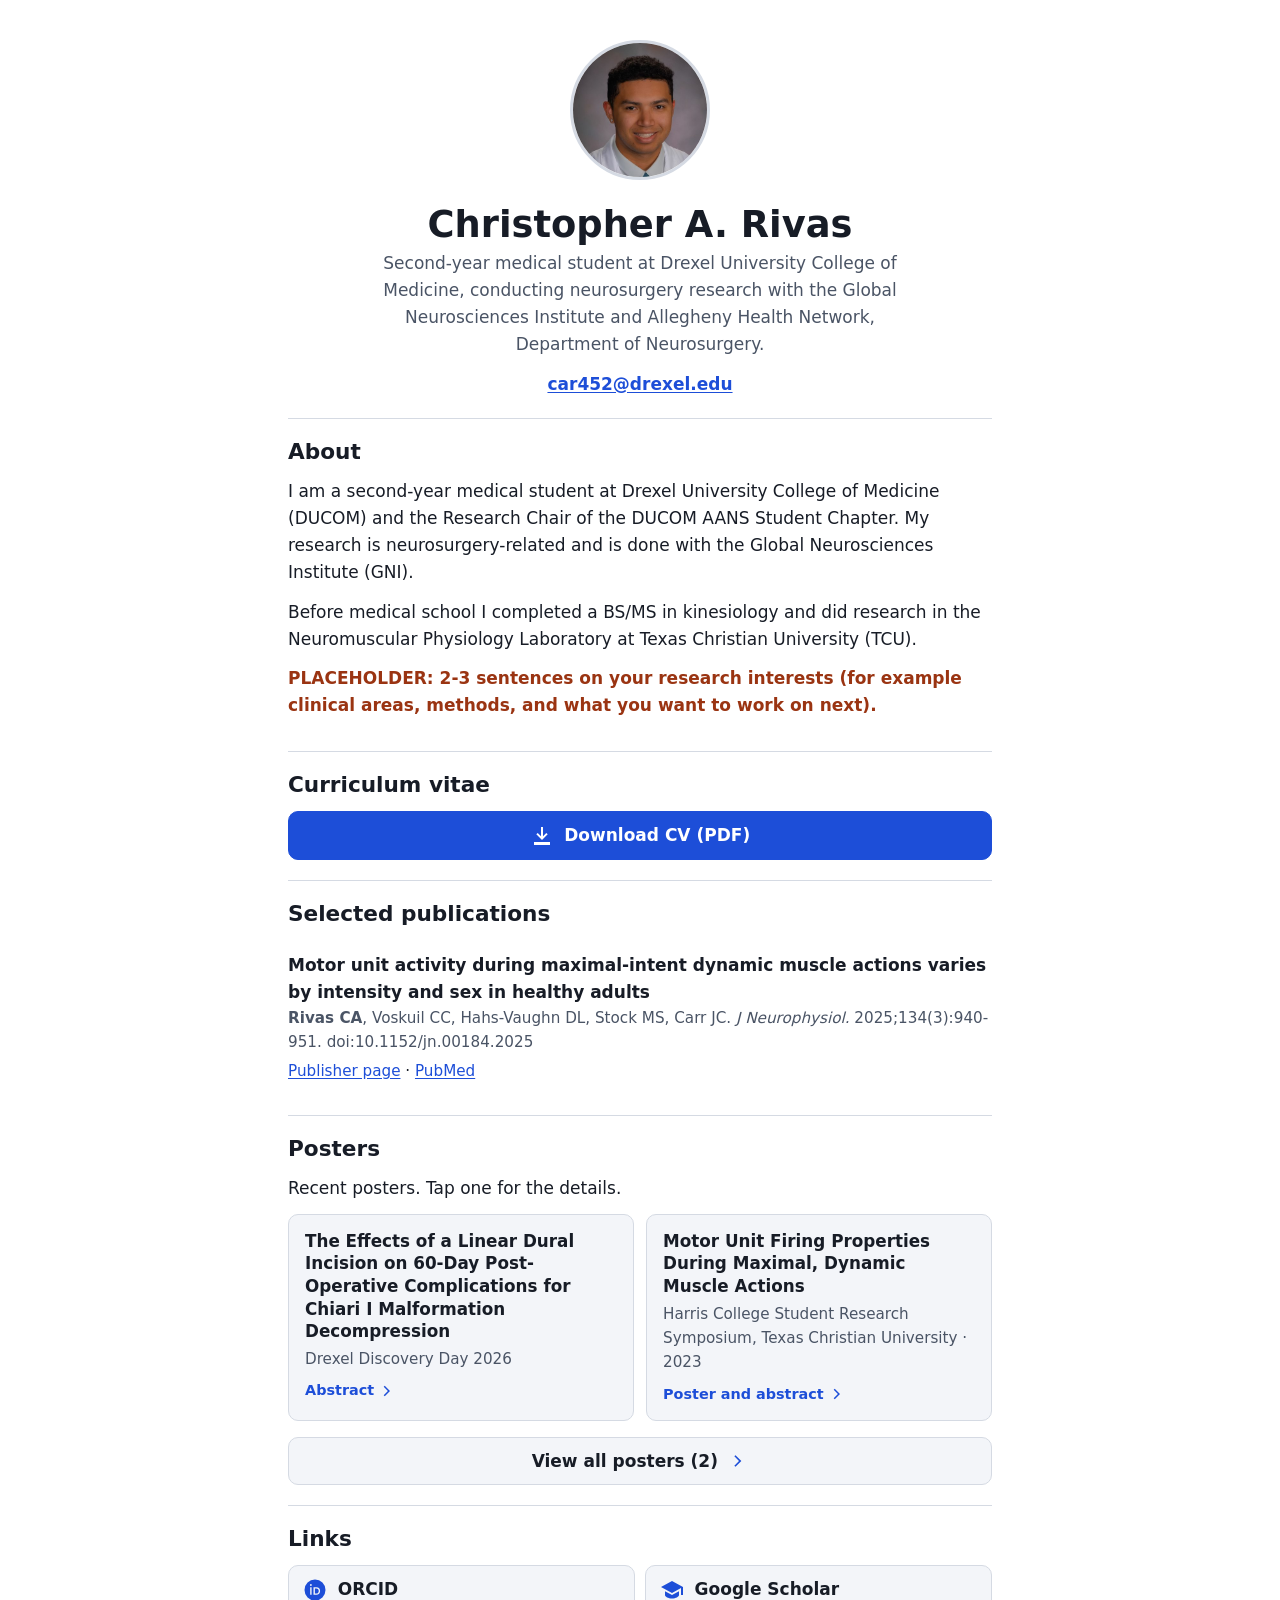
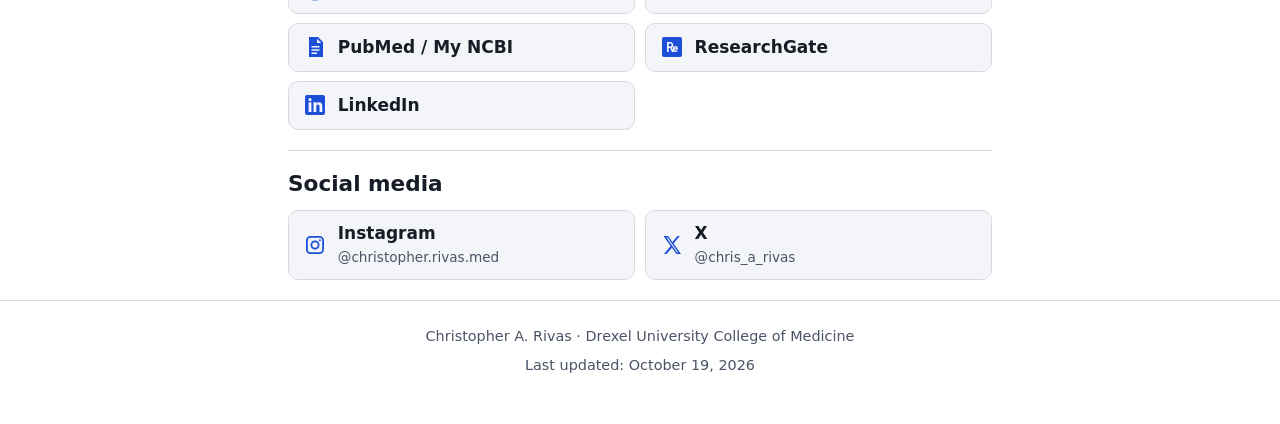
==== index.html @ 89262575 "Add comma before Department of Neurosurgery in header blurb Co-Authored-By: Claude Sonnet 5.5 <norep" ====
<!doctype html>
<html lang="en">
<head>
  <meta charset="utf-8">
  <meta name="viewport" content="width=device-width, initial-scale=1">
  <title>Christopher A. Rivas | Medical Student &amp; Neurosurgery Researcher</title>
  <meta name="description" content="Christopher A. Rivas, second-year medical student at Drexel University College of Medicine. Neurosurgery research with the Global Neurosciences Institute. Posters, publications and CV.">
  <meta name="color-scheme" content="light dark">
  <meta name="theme-color" content="#ffffff" media="(prefers-color-scheme: light)">
  <meta name="theme-color" content="#0f1420" media="(prefers-color-scheme: dark)">
  <link rel="canonical" href="https://christopherrivasmed.github.io/">
  <link rel="icon" href="assets/favicon.svg" type="image/svg+xml">

  <!-- Open Graph / link previews. og:image should be a PNG or JPG, ideally 1200x630. -->
  <meta property="og:type" content="website">
  <meta property="og:title" content="Christopher A. Rivas | Medical Student &amp; Neurosurgery Researcher">
  <meta property="og:description" content="Posters, publications and CV. Drexel University College of Medicine; Global Neurosciences Institute.">
  <meta property="og:url" content="https://christopherrivasmed.github.io/">
  <meta property="og:image" content="https://christopherrivasmed.github.io/assets/og-image.png">
  <meta property="og:image:width" content="1200">
  <meta property="og:image:height" content="630">
  <meta property="og:image:alt" content="Christopher A. Rivas, medical student and neurosurgery researcher">
  <meta name="twitter:card" content="summary_large_image">

  <link rel="stylesheet" href="css/style.css">

  <!--
    OPTIONAL ANALYTICS (GoatCounter, free and privacy-friendly). DISABLED by default.
    To enable: 1) sign up at https://www.goatcounter.com and pick a site code,
    2) replace YOURCODE below, 3) remove the comment markers around the script tag,
    4) to count poster scans, also set goatcounter_code in site.json and run scripts/build_posters.py
       (see README); that adds the counter to every poster page.
    To remove: delete this whole comment block.

    <script data-goatcounter="https://YOURCODE.goatcounter.com/count"
            async src="https://gc.zgo.at/count.js"></script>
  -->
</head>
<body>
  <a class="skip-link" href="#main">Skip to content</a>

  <header class="wrap hero">
    <img src="assets/photo.jpg" width="140" height="140" alt="Portrait of Christopher A. Rivas in a white coat and teal tie, smiling" fetchpriority="high">
    <h1>Christopher A. Rivas</h1>
    <p class="tagline">Second-year medical student at Drexel University College of Medicine, conducting neurosurgery research with the Global Neurosciences Institute and Allegheny Health Network, Department of Neurosurgery.</p>
    <p class="contact">
      <a href="mailto:car452@drexel.edu">car452@drexel.edu</a>
    </p>

  </header>

  <main id="main" class="wrap">

    <section id="about" aria-labelledby="about-h">
      <h2 id="about-h">About</h2>
      <p>I am a second-year medical student at Drexel University College of Medicine (DUCOM) and the Research Chair of the DUCOM AANS Student Chapter. My research is neurosurgery-related and is done with the Global Neurosciences Institute (GNI).</p>
      <p>Before medical school I completed a BS/MS in kinesiology and did research in the Neuromuscular Physiology Laboratory at Texas Christian University (TCU).</p>
      <p class="ph">PLACEHOLDER: 2-3 sentences on your research interests (for example clinical areas, methods, and what you want to work on next).</p>
    </section>

    <section id="cv" aria-labelledby="cv-h">
      <h2 id="cv-h">Curriculum vitae</h2>
      <!-- To swap the CV, replace cv/Rivas_CV.pdf with your file (same name). The link stays the same. -->
      <a class="btn btn-primary" href="cv/Rivas_CV.pdf" download>
        <svg viewBox="0 0 24 24" aria-hidden="true" focusable="false"><path d="M11 3h2v9.2l3.3-3.3 1.4 1.4L12 16.1l-5.7-5.8 1.4-1.4L11 12.2V3zM4 18h16v3H4v-3z"/></svg>
        Download CV (PDF)
      </a>
    </section>

    <section id="publications" aria-labelledby="pubs-h">
      <h2 id="pubs-h">Selected publications</h2>
      <ol class="pubs" reversed>
        <li id="pub-rivas-2025">
          <div class="pub-title">Motor unit activity during maximal-intent dynamic muscle actions varies by intensity and sex in healthy adults</div>
          <div class="pub-meta">
            <strong>Rivas CA</strong>, Voskuil CC, Hahs-Vaughn DL, Stock MS, Carr JC.
            <em>J Neurophysiol.</em> 2025;134(3):940-951.
            doi:10.1152/jn.00184.2025
          </div>
          <p class="pub-links">
            <a href="https://doi.org/10.1152/jn.00184.2025">Publisher page</a> &middot;
            <a href="https://pubmed.ncbi.nlm.nih.gov/40839392/">PubMed</a>
          </p>
        </li>
        <!-- To add another paper, copy the <li> above and give it a new id (for example pub-rivas-2026). -->
      </ol>
    </section>

    <section id="posters" aria-labelledby="posters-h">
      <h2 id="posters-h">Posters</h2>
      <p>Recent posters. Tap one for the details.</p>

      <!--
        Everything between the markers is GENERATED (the newest few posters and the "all posters" button).
        Do not edit it here. Add or change a poster in posters/<slug>/poster.json, then run:
        python scripts/build_posters.py        (how many show here: "home_poster_limit" in site.json)
      -->
      <!-- POSTERS:START (generated by scripts/build_posters.py; do not edit between the markers) -->
      <ul class="tile-list">
      <li data-search="The Effects of a Linear Dural Incision on 60-Day Post-Operative Complications for Chiari I Malformation Decompression Drexel Discovery Day 2026 2026 2026 Christopher A. Rivas and Erol Veznedaroglu Chiari malformation Chiari I CM1 decompression dural incision duraplasty neurosurgery Drexel Discovery Day chiari-ddd-2026">
        <a class="tile" href="p/chiari-ddd-2026/">
          <h3 class="tile-title">The Effects of a Linear Dural Incision on 60-Day Post-Operative Complications for Chiari I Malformation Decompression</h3>
          <p class="tile-meta">Drexel Discovery Day 2026</p>
          <p class="tile-cta">Abstract <svg viewBox="0 0 24 24" aria-hidden="true" focusable="false"><path d="M9 5l7 7-7 7-1.4-1.4L13.2 12 7.6 6.4 9 5z"/></svg></p>
        </a>
      </li>
      <li data-search="Motor Unit Firing Properties During Maximal, Dynamic Muscle Actions Harris College Student Research Symposium, Texas Christian University 2023 2023 Christopher A. Rivas, Caleb Voskuil, Monique Dudar, Alisa Soloveva, and Dr. Joshua C. Carr motor unit surface EMG EMG decomposition Precision Decomposition III PDIII bicep curl Henneman&#x27;s size principle neuromuscular physiology kinesiology TCU Harris College Student Research Symposium motor-unit-firing">
        <a class="tile" href="p/motor-unit-firing/">
          <h3 class="tile-title">Motor Unit Firing Properties During Maximal, Dynamic Muscle Actions</h3>
          <p class="tile-meta">Harris College Student Research Symposium, Texas Christian University &middot; 2023</p>
          <p class="tile-cta">Poster and abstract <svg viewBox="0 0 24 24" aria-hidden="true" focusable="false"><path d="M9 5l7 7-7 7-1.4-1.4L13.2 12 7.6 6.4 9 5z"/></svg></p>
        </a>
      </li>
      </ul>
      <p class="more"><a class="btn more-btn" href="posters/">View all posters (2) <svg viewBox="0 0 24 24" aria-hidden="true" focusable="false"><path d="M9 5l7 7-7 7-1.4-1.4L13.2 12 7.6 6.4 9 5z"/></svg></a></p>
      <!-- POSTERS:END -->
    </section>

    <section id="links" aria-labelledby="links-h">
      <h2 id="links-h">Links</h2>
      <ul class="btn-grid">
        <li>
          <a class="btn" href="https://orcid.org/0009-0006-3144-8555" rel="me noopener">
            <svg viewBox="0 0 24 24" aria-hidden="true" focusable="false"><path fill-rule="evenodd" d="M12 1.5a10.5 10.5 0 1 0 0 21 10.5 10.5 0 0 0 0-21zM7.9 6.1a.9.9 0 1 1 0 1.8.9.9 0 0 1 0-1.8zM7.2 9.2h1.4v7.6H7.2V9.2zm3.3 0h2.9c2.5 0 3.7 1.6 3.7 3.8s-1.4 3.8-3.7 3.8h-2.9V9.2zm1.4 1.2v5.2h1.4c1.7 0 2.4-1.1 2.4-2.6 0-1.4-.7-2.6-2.4-2.6h-1.4z"/></svg>
            ORCID
          </a>
        </li>
        <li>
          <a class="btn" href="https://scholar.google.com/citations?user=MPgsb2YAAAAJ" rel="me noopener">
            <svg viewBox="0 0 24 24" aria-hidden="true" focusable="false"><path d="M12 3 1 9l11 6 9-4.9V17h2V9L12 3zM5 13.2V17c0 1.7 3.1 3.5 7 3.5s7-1.8 7-3.5v-3.8l-7 3.8-7-3.8z"/></svg>
            Google Scholar
          </a>
        </li>
        <li>
          <a class="btn" href="https://www.ncbi.nlm.nih.gov/myncbi/christopher.rivas.2/bibliography/public/" rel="me noopener">
            <svg viewBox="0 0 24 24" aria-hidden="true" focusable="false"><path d="M6 2h9l5 5v15H6V2zm8 1.8V8h4.2L14 3.8zM8.5 11v1.6h8V11h-8zm0 3.2v1.6h8v-1.6h-8zm0 3.2V19h5.5v-1.6H8.5z"/></svg>
            PubMed / My NCBI
          </a>
        </li>
        <li>
          <a class="btn" href="https://www.researchgate.net/profile/Christopher-Rivas-2" rel="me noopener">
            <svg viewBox="0 0 24 24" aria-hidden="true" focusable="false"><path fill-rule="evenodd" d="M4 2h16a2 2 0 0 1 2 2v16a2 2 0 0 1-2 2H4a2 2 0 0 1-2-2V4a2 2 0 0 1 2-2zm3 5v10h1.7v-3.9h1.4l1.9 3.9h1.9l-2.2-4.1c1-.4 1.6-1.3 1.6-2.5 0-1.8-1.3-3.4-3.2-3.4H7zm1.7 1.5h1.5c.9 0 1.5.6 1.5 1.5s-.6 1.5-1.5 1.5H8.7V8.5zM15.3 11c-1.5 0-2.6 1.1-2.6 2.9s1.1 3.1 2.8 3.1c.9 0 1.6-.3 2.1-.9l-.9-1c-.3.3-.7.5-1.1.5-.7 0-1.2-.4-1.3-1.2h3.6v-.5c0-1.7-.9-2.9-2.6-2.9zm-.1 1.3c.5 0 .8.4.9.9h-1.8c.1-.6.4-.9.9-.9z"/></svg>
            ResearchGate
          </a>
        </li>
        <li>
          <a class="btn" href="https://www.linkedin.com/in/christopher-a-r-31bab919a/" rel="me noopener">
            <svg viewBox="0 0 24 24" aria-hidden="true" focusable="false"><path d="M4 2h16a2 2 0 0 1 2 2v16a2 2 0 0 1-2 2H4a2 2 0 0 1-2-2V4a2 2 0 0 1 2-2zm1.6 7.2V19h2.8V9.2H5.6zM7 5a1.6 1.6 0 1 0 0 3.2A1.6 1.6 0 0 0 7 5zm3.5 4.2V19h2.8v-5.2c0-1.4.6-2.2 1.7-2.2s1.5.8 1.5 2.1V19h2.8v-5.9c0-2.4-1.3-3.9-3.4-3.9-1.2 0-2.1.6-2.6 1.4V9.2h-2.8z"/></svg>
            LinkedIn
          </a>
        </li>
      </ul>
    </section>

    <section id="social" aria-labelledby="social-h">
      <h2 id="social-h">Social media</h2>
      <ul class="btn-grid">
        <li>
          <a class="btn" href="https://www.instagram.com/christopher.rivas.med/" rel="me noopener">
            <svg viewBox="0 0 24 24" aria-hidden="true" focusable="false"><path fill-rule="evenodd" d="M7.5 3h9A4.5 4.5 0 0 1 21 7.5v9a4.5 4.5 0 0 1-4.5 4.5h-9A4.5 4.5 0 0 1 3 16.5v-9A4.5 4.5 0 0 1 7.5 3zm0 1.8a2.7 2.7 0 0 0-2.7 2.7v9a2.7 2.7 0 0 0 2.7 2.7h9a2.7 2.7 0 0 0 2.7-2.7v-9a2.7 2.7 0 0 0-2.7-2.7h-9zM12 7.5a4.5 4.5 0 1 1 0 9 4.5 4.5 0 0 1 0-9zm0 1.8a2.7 2.7 0 1 0 0 5.4 2.7 2.7 0 0 0 0-5.4zm4.9-3.1a1.05 1.05 0 1 1 0 2.1 1.05 1.05 0 0 1 0-2.1z"/></svg>
            <span>Instagram <small>@christopher.rivas.med</small></span>
          </a>
        </li>
        <li>
          <a class="btn" href="https://x.com/chris_a_rivas" rel="me noopener">
            <svg viewBox="0 0 24 24" aria-hidden="true" focusable="false"><path fill-rule="evenodd" d="M3.5 3h4.6l4.3 6 5-6h2.4l-6.3 7.5L21 21h-4.6l-4.5-6.3L6.5 21H4l6.6-7.9L3.5 3zm3 1.6 10.4 14.8h1.2L7.7 4.6H6.5z"/></svg>
            <span>X <small>@chris_a_rivas</small></span>
          </a>
        </li>
      </ul>
    </section>

  </main>

  <footer>
    <div class="wrap">
      <p>Christopher A. Rivas &middot; Drexel University College of Medicine</p>
      <p>Last updated: <time datetime="2026-10-19">October 19, 2026</time></p>
    </div>
  </footer>

</body>
</html>
---- css/style.css ----
/* Christopher A. Rivas - academic landing page. Plain CSS, mobile-first, no build step. */

:root {
  color-scheme: light dark;
  --bg: #ffffff;
  --bg-soft: #f3f5f9;
  --text: #171c26;
  --muted: #4a5465;
  --line: #d5dae3;
  --accent: #1d4ed8;
  --accent-text: #ffffff;
  --placeholder: #9a3412;
  --radius: 10px;
  --max: 46rem;
}

@media (prefers-color-scheme: dark) {
  :root {
    --bg: #0f1420;
    --bg-soft: #182033;
    --text: #e8ecf4;
    --muted: #b0b9ca;
    --line: #2d3750;
    --accent: #8ab4ff;
    --accent-text: #0b1020;
    --placeholder: #fdba74;
  }
}

*, *::before, *::after { box-sizing: border-box; }
[hidden] { display: none !important; }

html { -webkit-text-size-adjust: 100%; scroll-behavior: smooth; }

body {
  margin: 0;
  background: var(--bg);
  color: var(--text);
  font: 1.0625rem/1.6 system-ui, -apple-system, "Segoe UI", Roboto, "Helvetica Neue", Arial, sans-serif;
}

a { color: var(--accent); text-underline-offset: 2px; }
a:focus-visible, button:focus-visible, input:focus-visible { outline: 3px solid var(--accent); outline-offset: 2px; border-radius: 4px; }

.skip-link {
  position: absolute; left: 0.5rem; top: -4rem;
  background: var(--accent); color: var(--accent-text);
  padding: 0.5rem 0.75rem; border-radius: 6px; z-index: 10;
}
.skip-link:focus { top: 0.5rem; }

.wrap { max-width: var(--max); margin: 0 auto; padding: 0 1rem; }

/* ---------- Header / hero ---------- */
.hero { padding-top: 1.75rem; padding-bottom: 1.25rem; text-align: center; }  /* side padding comes from .wrap */
.hero img {
  width: 140px; height: 140px; border-radius: 50%;
  object-fit: cover; background: var(--bg-soft);
  border: 3px solid var(--line);
}
.hero h1 { margin: 0.9rem 0 0.2rem; font-size: 1.9rem; line-height: 1.2; }
.tagline { margin: 0 auto; max-width: 34rem; color: var(--muted); }
.contact { margin: 0.75rem 0 0; }
.contact a { font-weight: 600; }

/* ---------- Sections ---------- */
section { padding: 1.25rem 0; border-top: 1px solid var(--line); }
section h2 { margin: 0 0 0.75rem; font-size: 1.35rem; line-height: 1.25; }
section p { margin: 0 0 0.75rem; }

/* ---------- Buttons ---------- */
.btn-grid { display: grid; grid-template-columns: 1fr; gap: 0.6rem; margin: 0; padding: 0; list-style: none; }
.btn {
  display: flex; align-items: center; gap: 0.65rem;
  min-height: 48px; padding: 0.6rem 0.9rem;
  border: 1px solid var(--line); border-radius: var(--radius);
  background: var(--bg-soft); color: var(--text);
  text-decoration: none; font-weight: 600;
}
.btn:hover { border-color: var(--accent); }
.btn svg { width: 24px; height: 24px; flex: none; fill: currentColor; color: var(--accent); }
.btn small { display: block; font-weight: 400; font-size: 0.85rem; color: var(--muted); overflow-wrap: anywhere; }
.btn-primary { background: var(--accent); border-color: var(--accent); color: var(--accent-text); justify-content: center; }
.btn-primary svg { color: var(--accent-text); }
.btn-primary:hover { filter: brightness(1.08); }

@media (min-width: 30rem) {
  .btn-grid { grid-template-columns: 1fr 1fr; }
}

/* ---------- Publications ---------- */
.pubs { margin: 0; padding: 0; list-style: none; }
.pubs li { padding: 0.75rem 0; border-bottom: 1px solid var(--line); }
.pubs li:last-child { border-bottom: 0; }
.pub-title { font-weight: 600; }
.pub-meta { color: var(--muted); font-size: 0.95rem; }
.pub-links { margin: 0.25rem 0 0; font-size: 0.95rem; }

/* ---------- Poster search and tiles (home page) ---------- */
.poster-search { margin: 0 0 0.5rem; }
.poster-search input {
  width: 100%; min-height: 48px; padding: 0.6rem 0.9rem;
  font: inherit; color: var(--text); background: var(--bg);
  border: 1px solid var(--line); border-radius: var(--radius);
}
.poster-search input:focus { border-color: var(--accent); }
.poster-count { margin: 0 0 0.75rem; color: var(--muted); font-size: 0.9rem; }
.poster-empty { color: var(--muted); }

.tile-list { margin: 0; padding: 0; list-style: none; display: grid; grid-template-columns: 1fr; gap: 0.75rem; }
.tile {
  display: block; height: 100%; padding: 0.9rem 1rem;
  border: 1px solid var(--line); border-radius: var(--radius);
  background: var(--bg-soft); color: var(--text); text-decoration: none;
}
.tile:hover, .tile:focus-visible { border-color: var(--accent); }
.tile-title { margin: 0 0 0.25rem; font-size: 1.05rem; line-height: 1.35; }
.tile-meta { margin: 0 0 0.5rem; color: var(--muted); font-size: 0.95rem; }
.tile-cta { display: flex; align-items: center; gap: 0.25rem; margin: 0; color: var(--accent); font-size: 0.9rem; font-weight: 600; }
.tile-cta svg { width: 18px; height: 18px; fill: currentColor; }

@media (min-width: 40rem) {
  .tile-list { grid-template-columns: 1fr 1fr; }
}

/* ---------- Poster page (p/<slug>/) ---------- */
.poster-top { padding-top: 0.5rem; }
.back {
  display: inline-flex; align-items: center; gap: 0.4rem; min-height: 44px;
  font-weight: 600; text-decoration: none;
}
.back svg { width: 20px; height: 20px; fill: currentColor; }
.poster-page h1 { margin: 0.25rem 0 0.5rem; font-size: 1.6rem; line-height: 1.25; }
.poster-page .conf { margin: 0 0 0.25rem; font-size: 1.1rem; }
.poster-page .authors { margin: 0 0 0.25rem; color: var(--text); font-weight: 600; }
.poster-page .affiliation { margin: 0 0 1rem; color: var(--muted); font-size: 0.95rem; }
.poster-page .actions { margin: 1rem 0 1.25rem; }
.poster-preview img { display: block; width: 100%; height: auto; margin: 0 0 1.25rem; border: 1px solid var(--line); border-radius: var(--radius); }
.refs { margin: 0; padding-left: 1.5rem; }
.refs li { margin: 0 0 0.65rem; font-size: 0.97rem; overflow-wrap: anywhere; }

/* ---------- Placeholders (find them all with: python scripts/check_site.py) ---------- */
.ph { color: var(--placeholder); font-weight: 600; }

/* ---------- Footer ---------- */
footer { padding: 1.5rem 0 2.5rem; border-top: 1px solid var(--line); color: var(--muted); font-size: 0.9rem; text-align: center; }
footer p { margin: 0 0 0.4rem; }

@media (prefers-reduced-motion: reduce) { html { scroll-behavior: auto; } }
@media (min-width: 40rem) {
  .hero { padding-top: 2.5rem; }
  .hero h1 { font-size: 2.3rem; }
  .poster-page h1 { font-size: 2rem; }
}

.sr-only { position: absolute; width: 1px; height: 1px; margin: -1px; padding: 0; overflow: hidden; clip: rect(0 0 0 0); white-space: nowrap; border: 0; }

/* "View all posters" button under the home-page poster list */
.more { margin: 1rem 0 0; }
.more-btn { justify-content: center; }
.more-btn svg { width: 20px; height: 20px; }
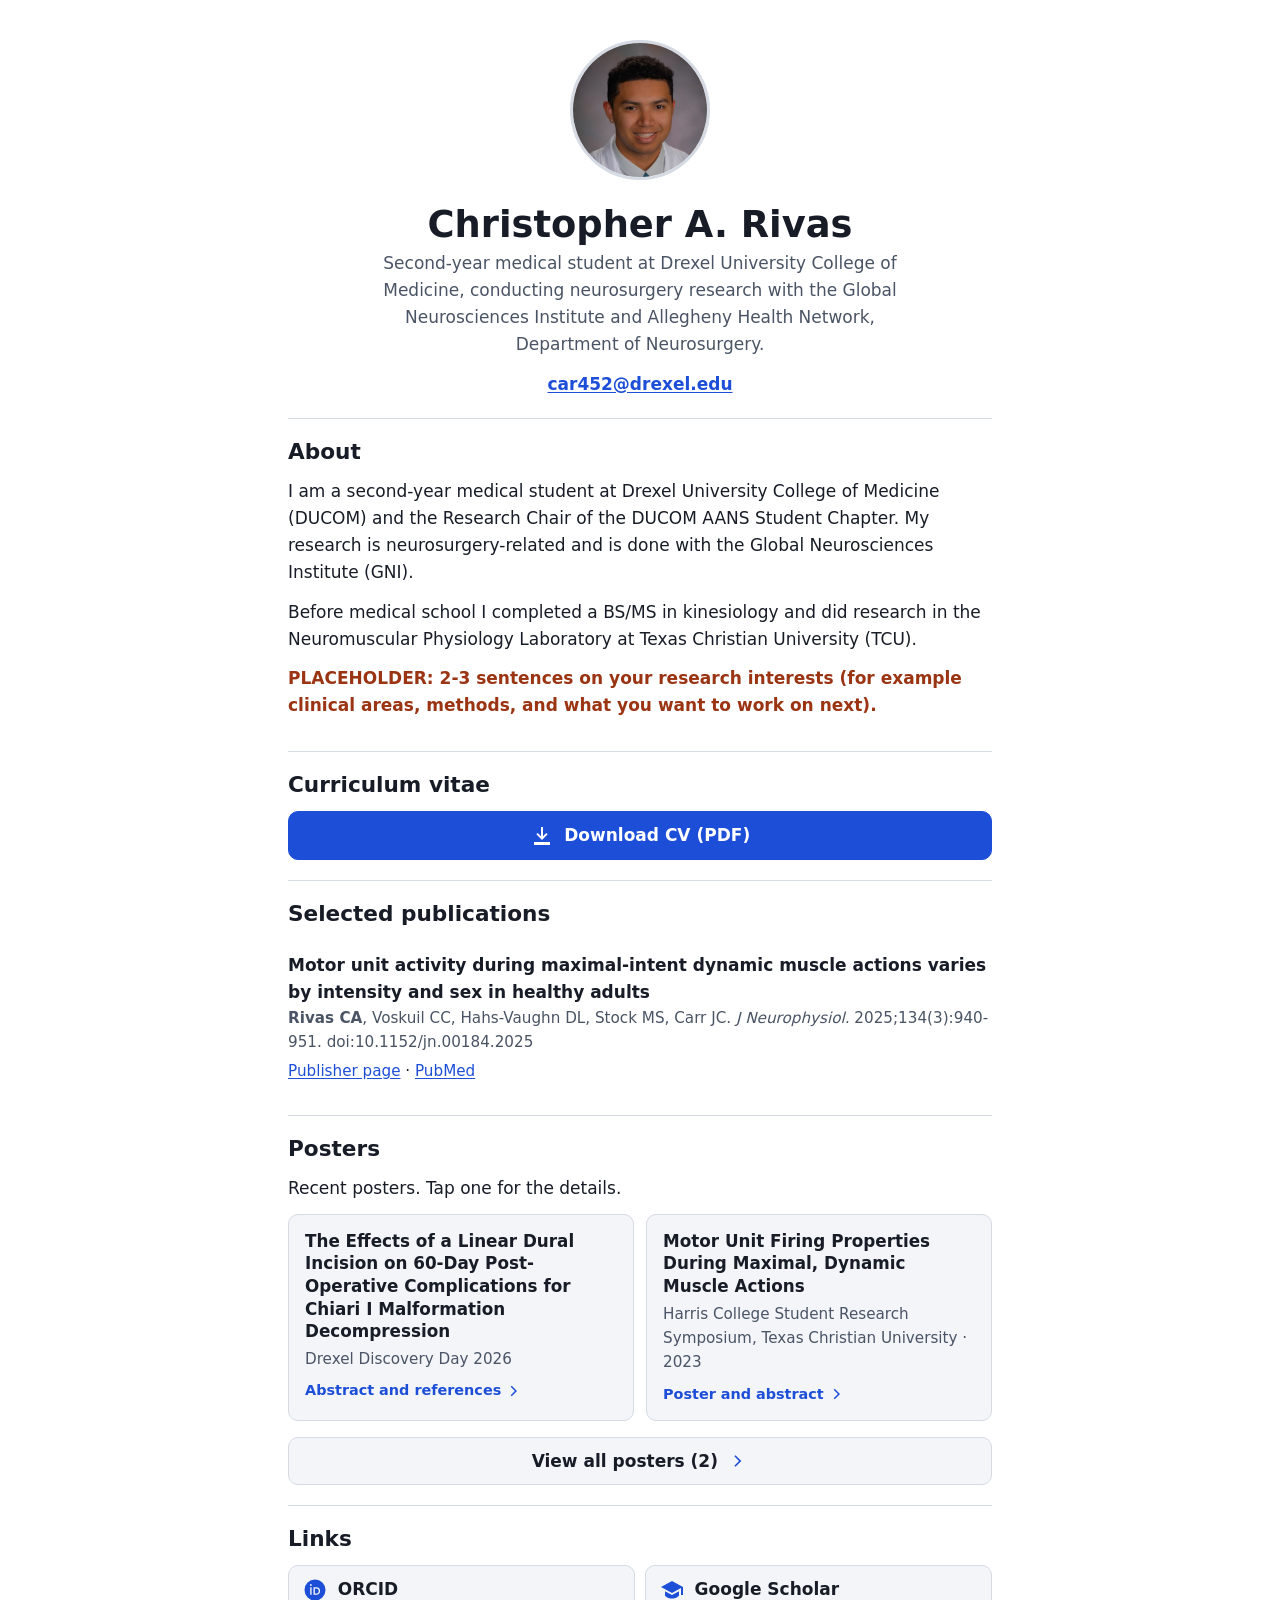
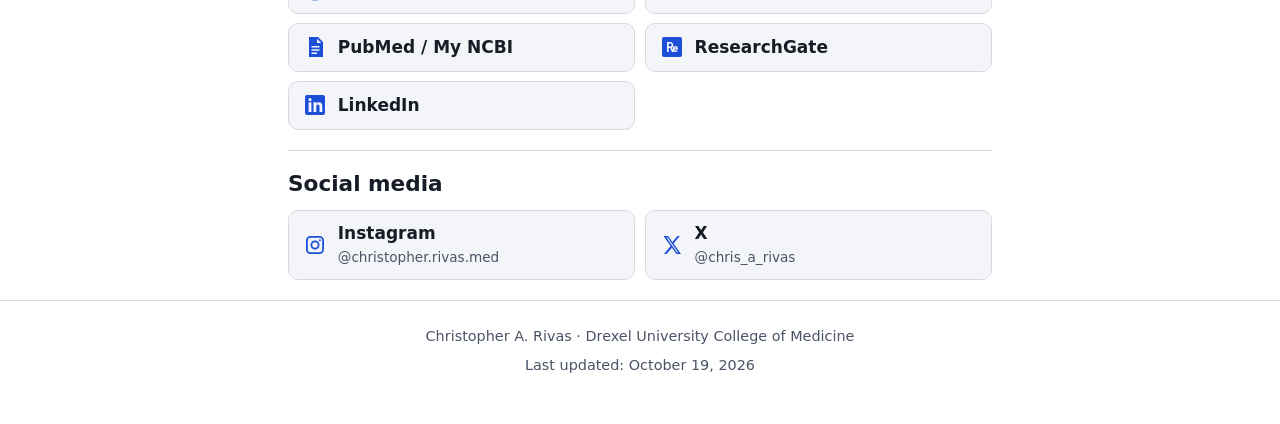
==== commit 5d976365: "Add AMA-style references to the Chiari poster; support italics in references Co-Authored-By: Claude " ====
--- a/index.html
+++ b/index.html
@@ -101,7 +101,7 @@
         <a class="tile" href="p/chiari-ddd-2026/">
           <h3 class="tile-title">The Effects of a Linear Dural Incision on 60-Day Post-Operative Complications for Chiari I Malformation Decompression</h3>
           <p class="tile-meta">Drexel Discovery Day 2026</p>
-          <p class="tile-cta">Abstract <svg viewBox="0 0 24 24" aria-hidden="true" focusable="false"><path d="M9 5l7 7-7 7-1.4-1.4L13.2 12 7.6 6.4 9 5z"/></svg></p>
+          <p class="tile-cta">Abstract and references <svg viewBox="0 0 24 24" aria-hidden="true" focusable="false"><path d="M9 5l7 7-7 7-1.4-1.4L13.2 12 7.6 6.4 9 5z"/></svg></p>
         </a>
       </li>
       <li data-search="Motor Unit Firing Properties During Maximal, Dynamic Muscle Actions Harris College Student Research Symposium, Texas Christian University 2023 2023 Christopher A. Rivas, Caleb Voskuil, Monique Dudar, Alisa Soloveva, and Dr. Joshua C. Carr motor unit surface EMG EMG decomposition Precision Decomposition III PDIII bicep curl Henneman&#x27;s size principle neuromuscular physiology kinesiology TCU Harris College Student Research Symposium motor-unit-firing">
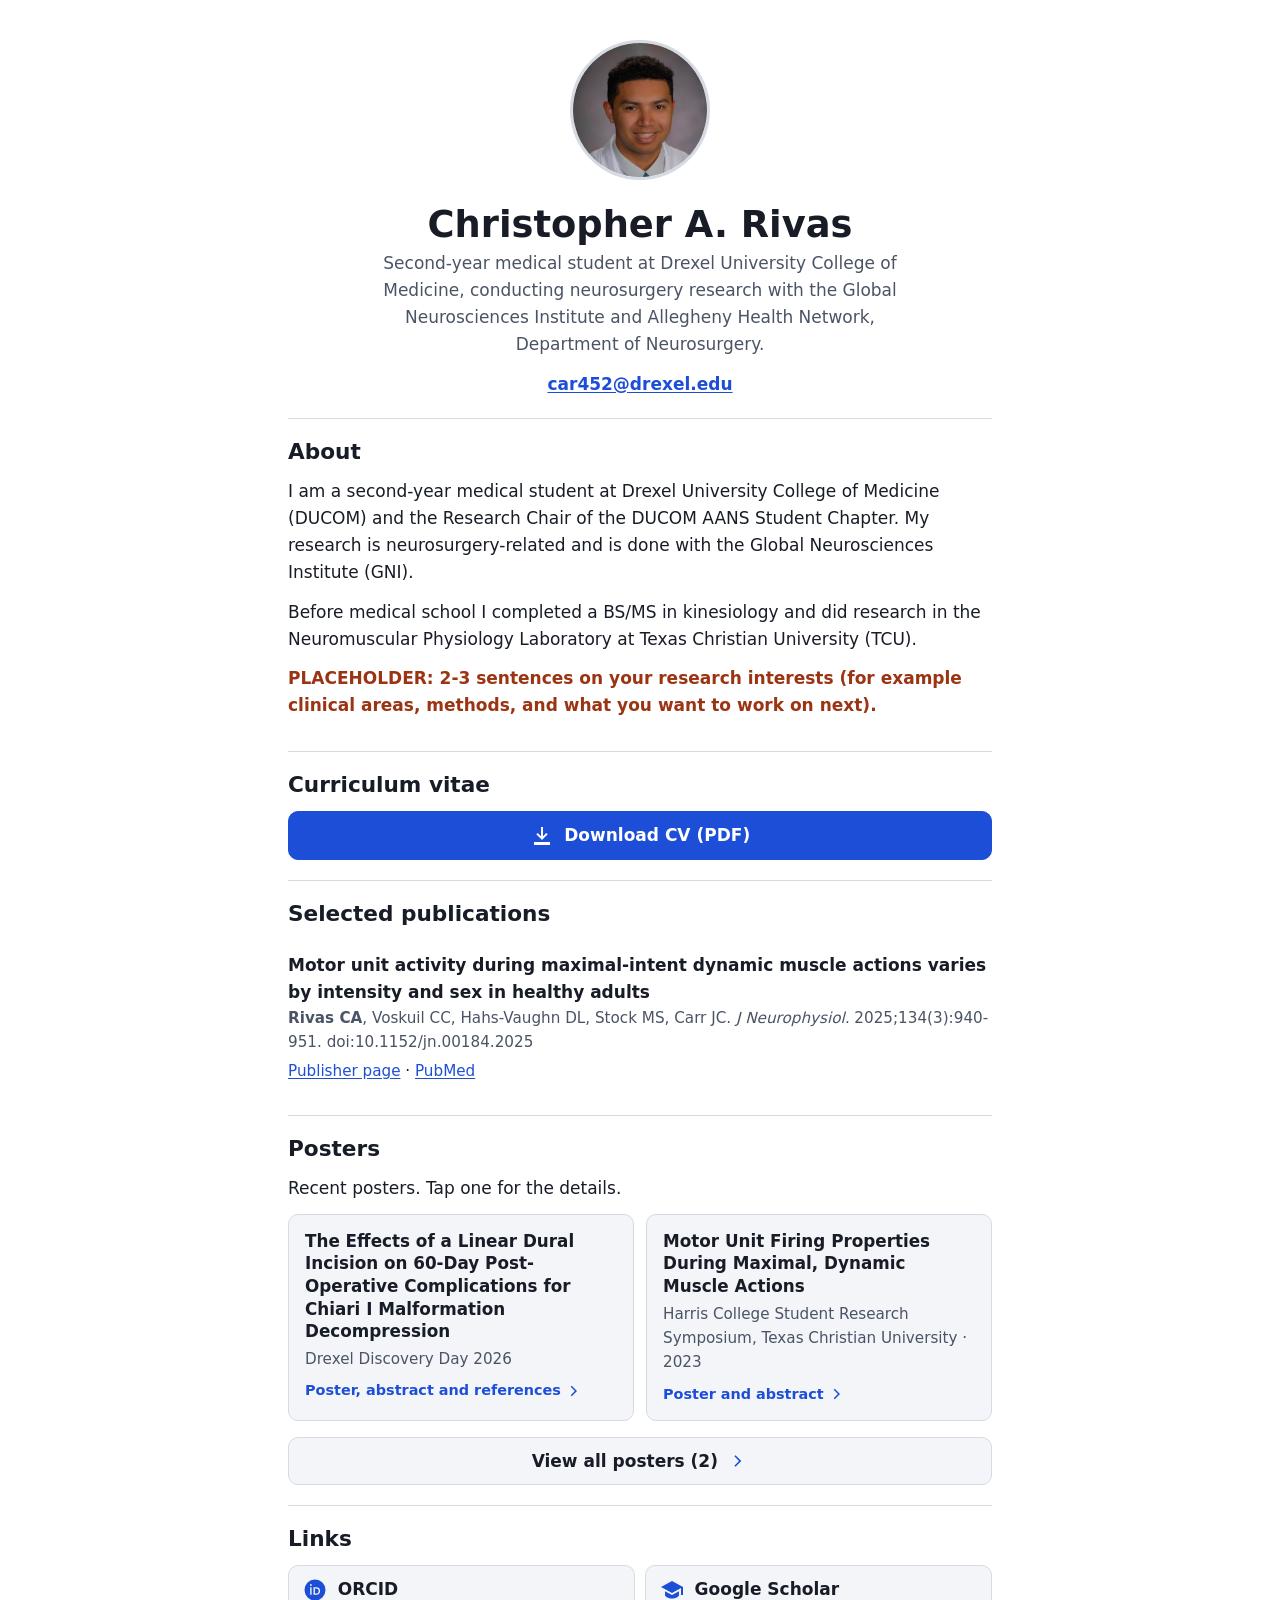
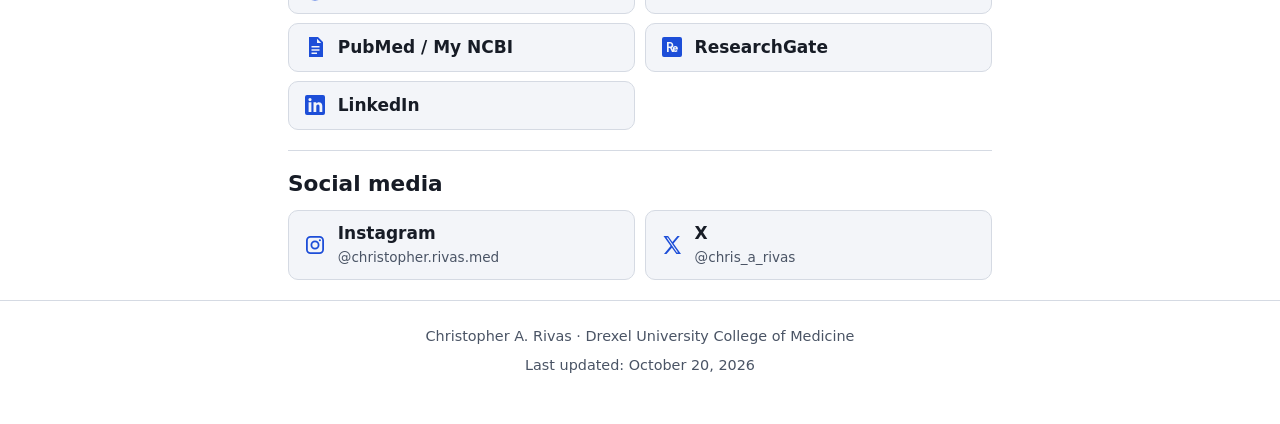
==== commit 8c2976a7: "Add Chiari poster PDF (v3) and preview; add --site QR option Co-Authored-By: Claude Sonnet 5.5 <nore" ====
--- a/index.html
+++ b/index.html
@@ -101,7 +101,7 @@
         <a class="tile" href="p/chiari-ddd-2026/">
           <h3 class="tile-title">The Effects of a Linear Dural Incision on 60-Day Post-Operative Complications for Chiari I Malformation Decompression</h3>
           <p class="tile-meta">Drexel Discovery Day 2026</p>
-          <p class="tile-cta">Abstract and references <svg viewBox="0 0 24 24" aria-hidden="true" focusable="false"><path d="M9 5l7 7-7 7-1.4-1.4L13.2 12 7.6 6.4 9 5z"/></svg></p>
+          <p class="tile-cta">Poster, abstract and references <svg viewBox="0 0 24 24" aria-hidden="true" focusable="false"><path d="M9 5l7 7-7 7-1.4-1.4L13.2 12 7.6 6.4 9 5z"/></svg></p>
         </a>
       </li>
       <li data-search="Motor Unit Firing Properties During Maximal, Dynamic Muscle Actions Harris College Student Research Symposium, Texas Christian University 2023 2023 Christopher A. Rivas, Caleb Voskuil, Monique Dudar, Alisa Soloveva, and Dr. Joshua C. Carr motor unit surface EMG EMG decomposition Precision Decomposition III PDIII bicep curl Henneman&#x27;s size principle neuromuscular physiology kinesiology TCU Harris College Student Research Symposium motor-unit-firing">
@@ -175,7 +175,7 @@
   <footer>
     <div class="wrap">
       <p>Christopher A. Rivas &middot; Drexel University College of Medicine</p>
-      <p>Last updated: <time datetime="2026-10-19">October 19, 2026</time></p>
+      <p>Last updated: <time datetime="2026-10-20">October 20, 2026</time></p>
     </div>
   </footer>
 
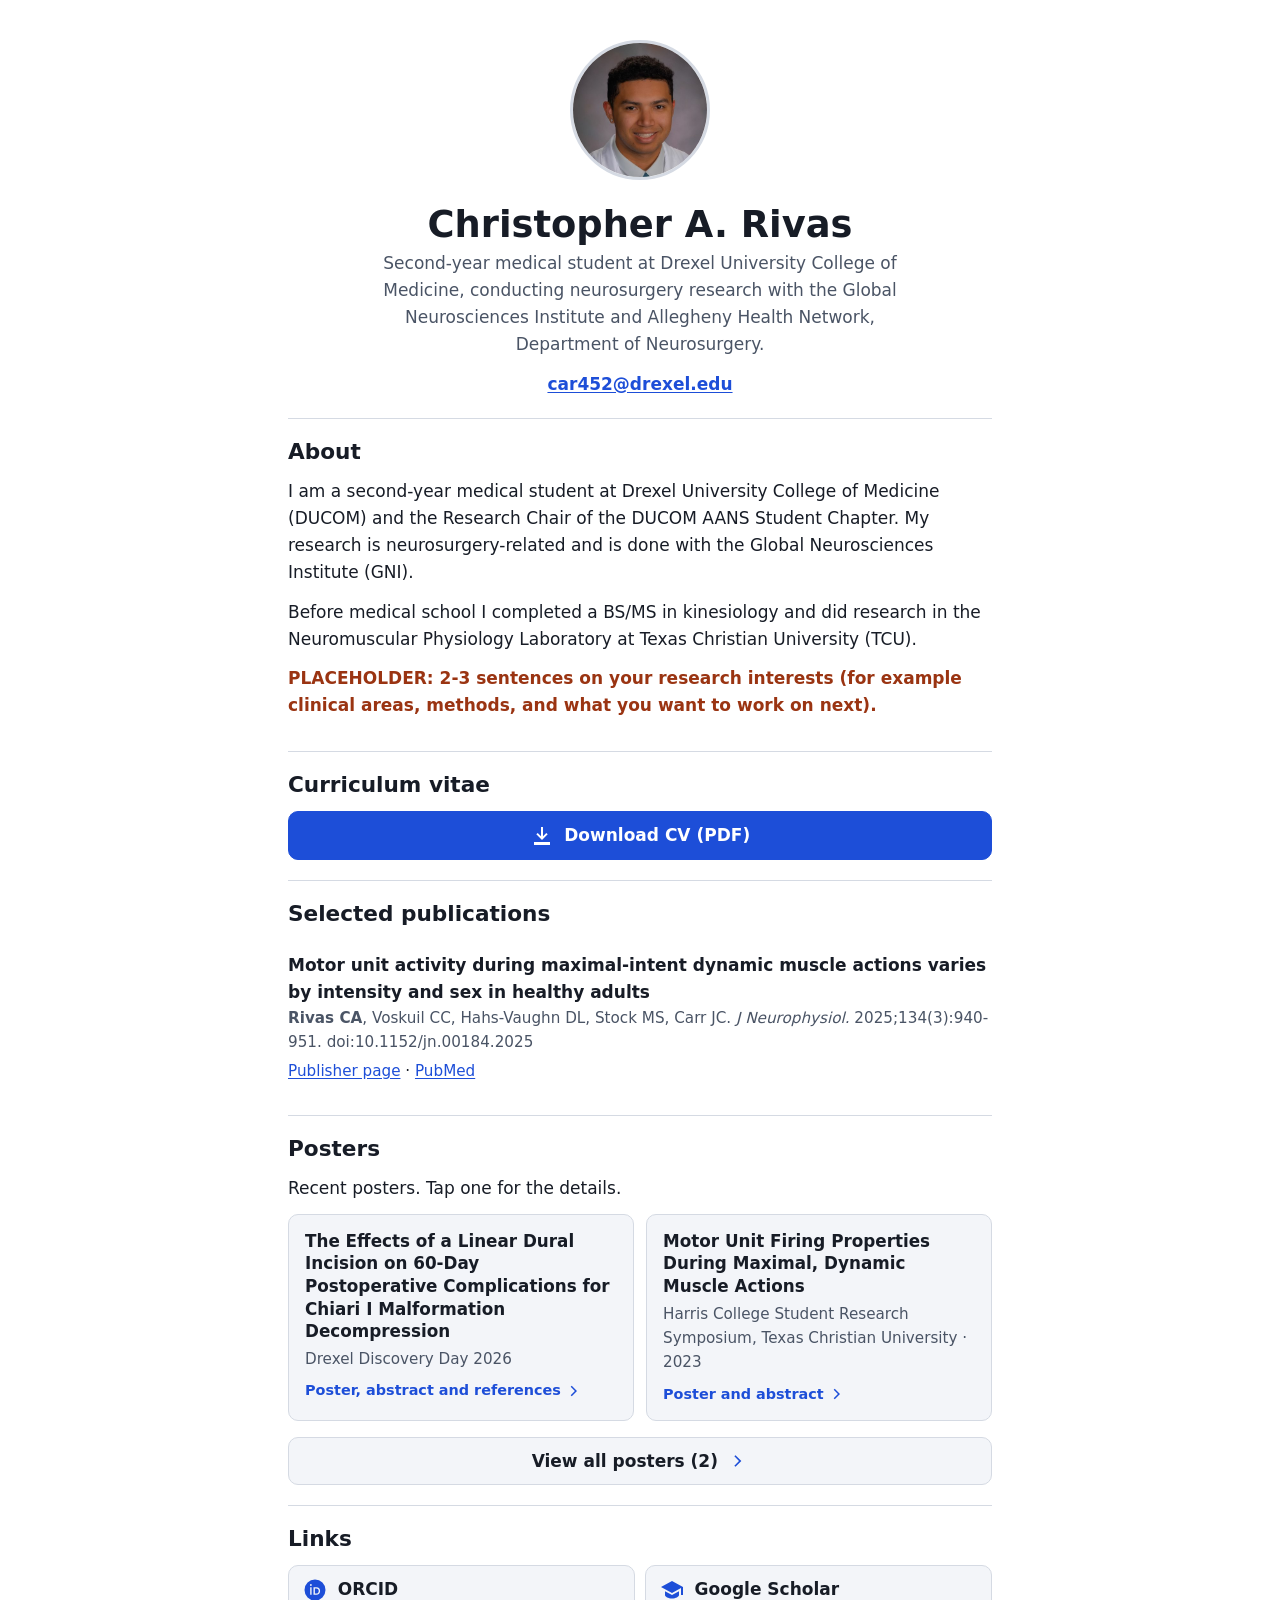
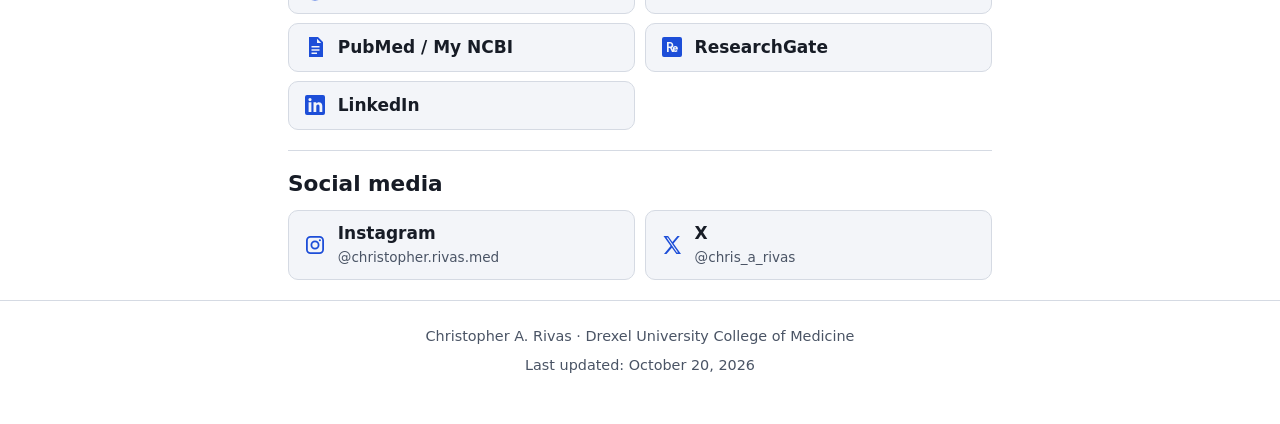
==== commit 3489660c: "Chiari poster: match title and affiliations to the printed poster Co-Authored-By: Claude Sonnet 5.5 " ====
--- a/index.html
+++ b/index.html
@@ -97,9 +97,9 @@
       -->
       <!-- POSTERS:START (generated by scripts/build_posters.py; do not edit between the markers) -->
       <ul class="tile-list">
-      <li data-search="The Effects of a Linear Dural Incision on 60-Day Post-Operative Complications for Chiari I Malformation Decompression Drexel Discovery Day 2026 2026 2026 Christopher A. Rivas and Erol Veznedaroglu Chiari malformation Chiari I CM1 decompression dural incision duraplasty neurosurgery Drexel Discovery Day chiari-ddd-2026">
+      <li data-search="The Effects of a Linear Dural Incision on 60-Day Postoperative Complications for Chiari I Malformation Decompression Drexel Discovery Day 2026 2026 2026 Christopher A. Rivas¹ and Erol Veznedaroglu¹,² Chiari malformation Chiari I CM1 decompression dural incision duraplasty neurosurgery Drexel Discovery Day chiari-ddd-2026">
         <a class="tile" href="p/chiari-ddd-2026/">
-          <h3 class="tile-title">The Effects of a Linear Dural Incision on 60-Day Post-Operative Complications for Chiari I Malformation Decompression</h3>
+          <h3 class="tile-title">The Effects of a Linear Dural Incision on 60-Day Postoperative Complications for Chiari I Malformation Decompression</h3>
           <p class="tile-meta">Drexel Discovery Day 2026</p>
           <p class="tile-cta">Poster, abstract and references <svg viewBox="0 0 24 24" aria-hidden="true" focusable="false"><path d="M9 5l7 7-7 7-1.4-1.4L13.2 12 7.6 6.4 9 5z"/></svg></p>
         </a>
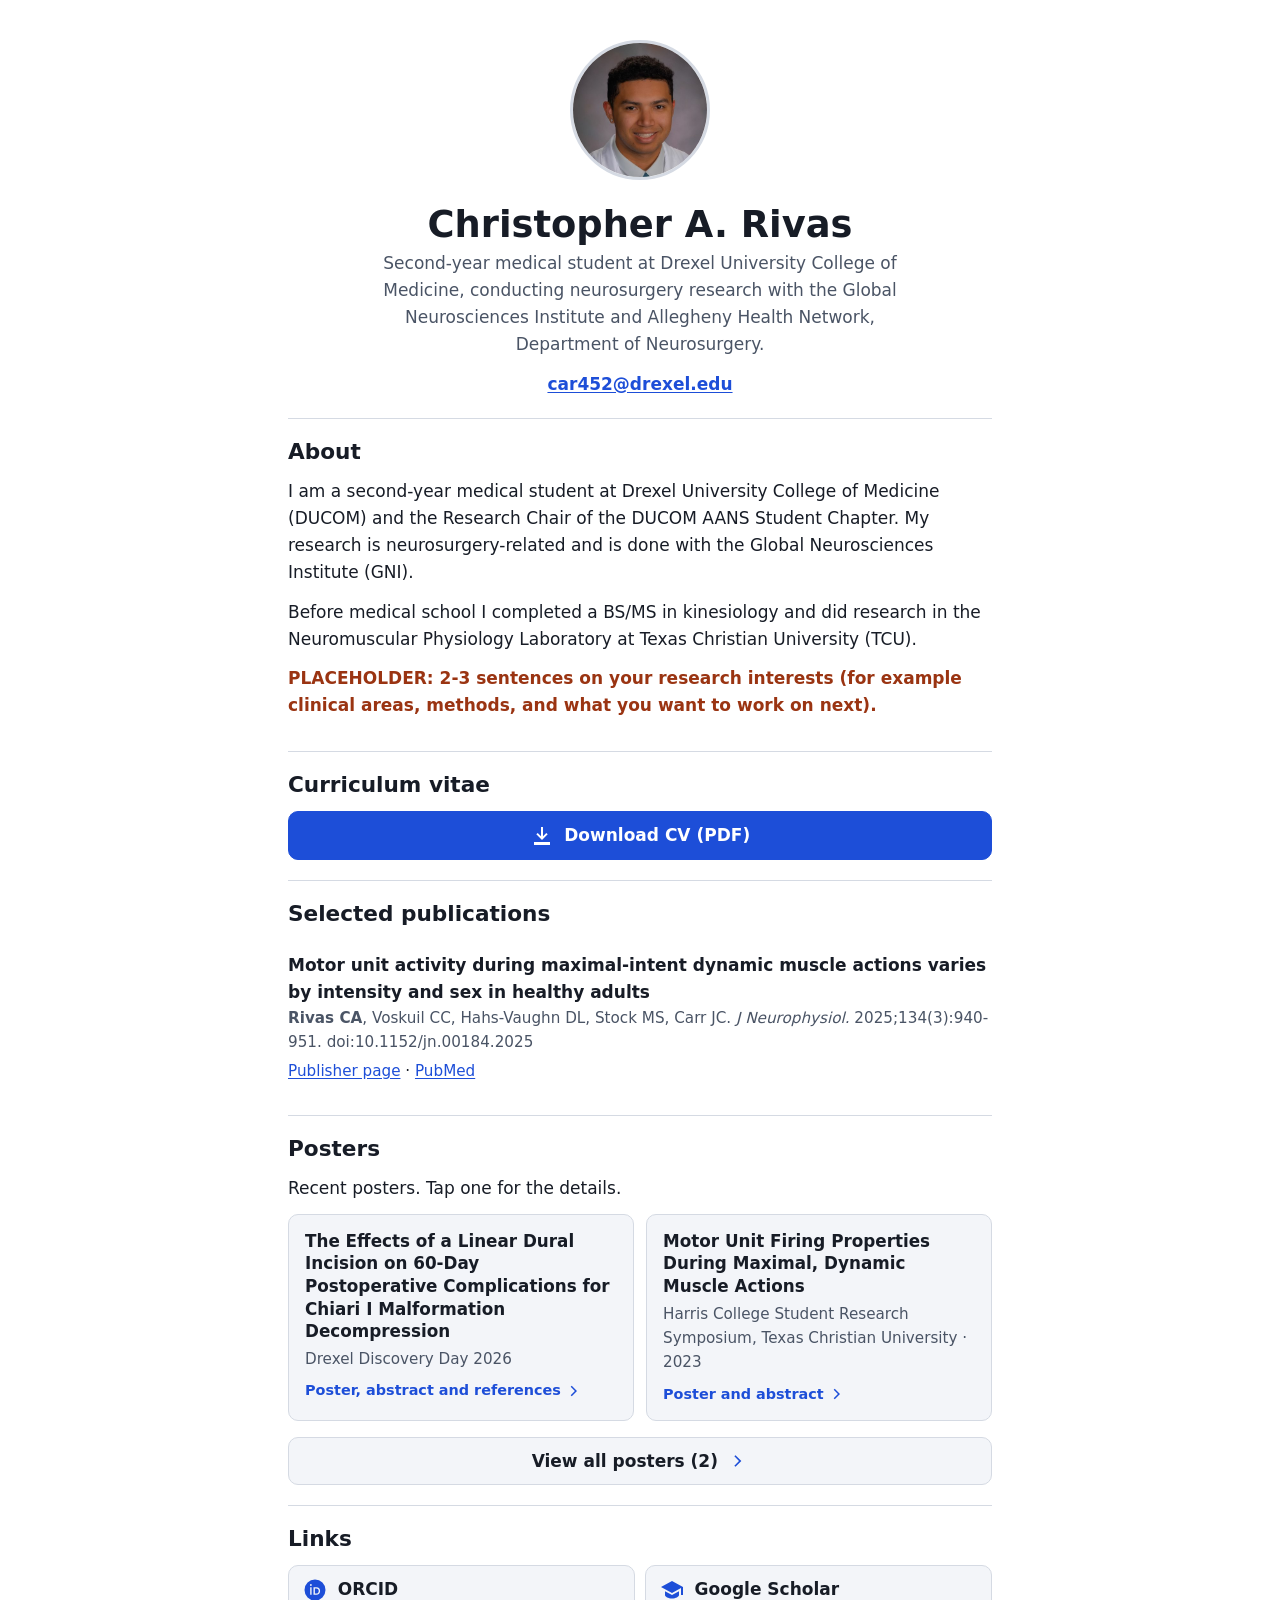
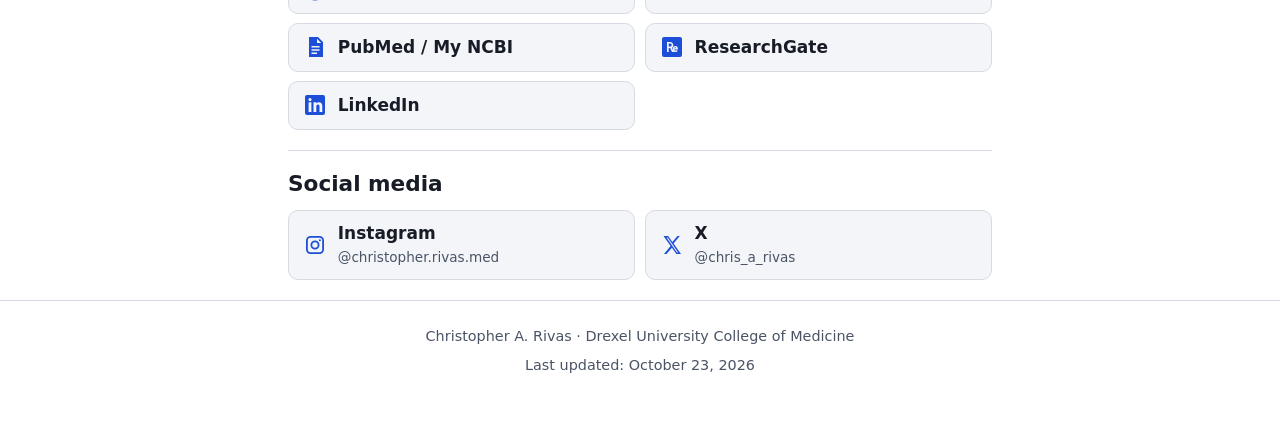
==== commit 1806c275: "Add CV (web copy without phone number); scan PDFs for personal data in check_site Co-Authored-By: Cl" ====
--- a/index.html
+++ b/index.html
@@ -175,7 +175,7 @@
   <footer>
     <div class="wrap">
       <p>Christopher A. Rivas &middot; Drexel University College of Medicine</p>
-      <p>Last updated: <time datetime="2026-10-20">October 20, 2026</time></p>
+      <p>Last updated: <time datetime="2026-10-23">October 23, 2026</time></p>
     </div>
   </footer>
 
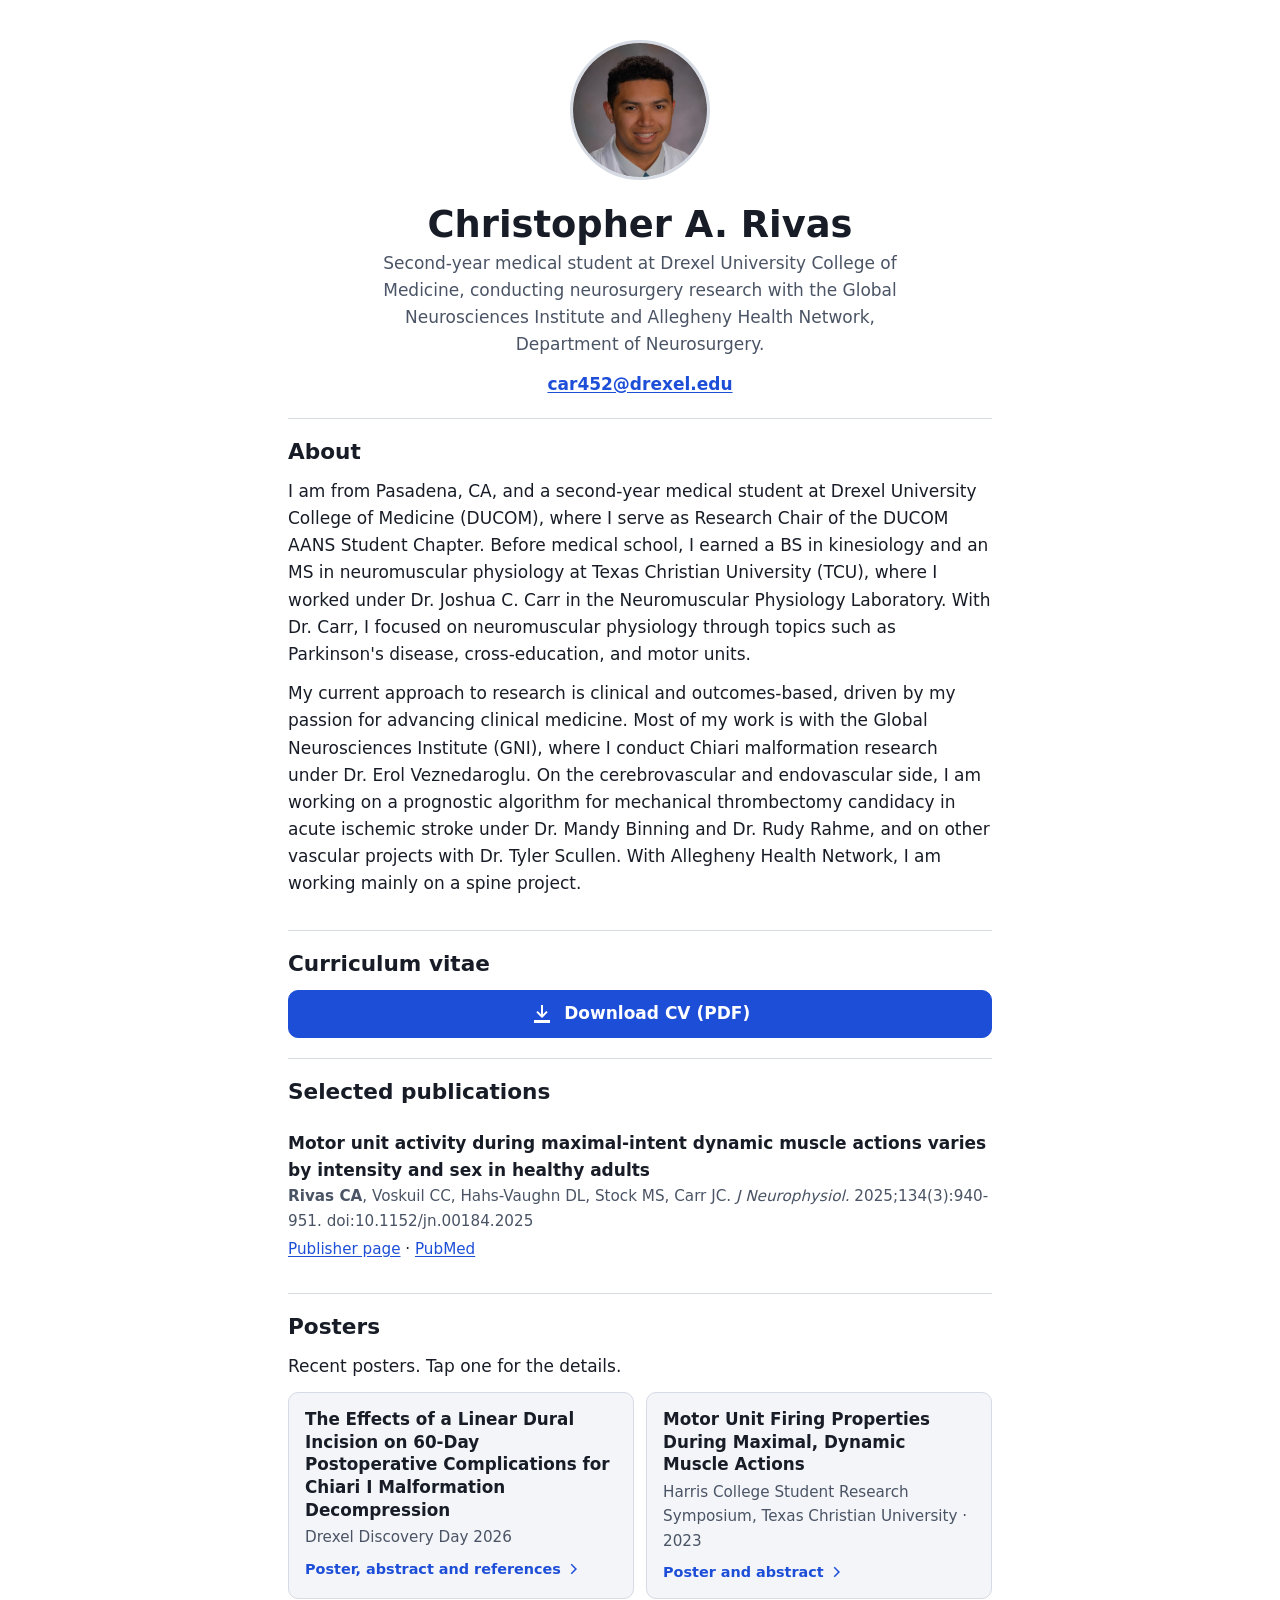
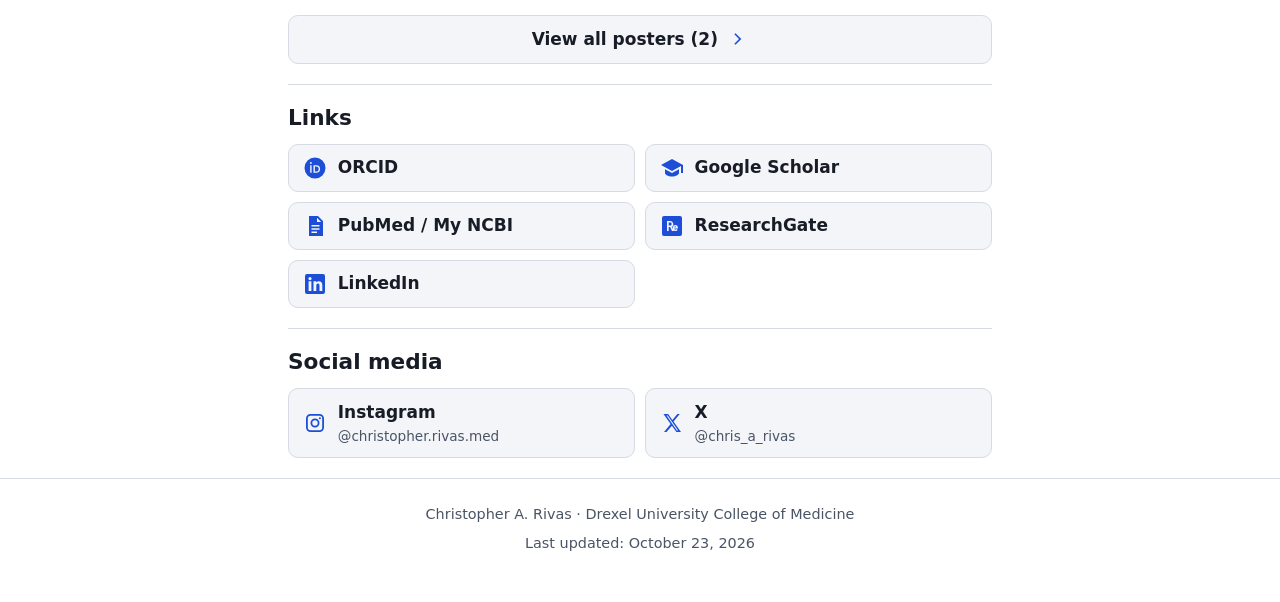
==== commit f0fef3ac: "Rewrite About section with background and current research Co-Authored-By: Claude Sonnet 5.5 <norepl" ====
--- a/index.html
+++ b/index.html
@@ -53,9 +53,8 @@
 
     <section id="about" aria-labelledby="about-h">
       <h2 id="about-h">About</h2>
-      <p>I am a second-year medical student at Drexel University College of Medicine (DUCOM) and the Research Chair of the DUCOM AANS Student Chapter. My research is neurosurgery-related and is done with the Global Neurosciences Institute (GNI).</p>
-      <p>Before medical school I completed a BS/MS in kinesiology and did research in the Neuromuscular Physiology Laboratory at Texas Christian University (TCU).</p>
-      <p class="ph">PLACEHOLDER: 2-3 sentences on your research interests (for example clinical areas, methods, and what you want to work on next).</p>
+      <p>I am from Pasadena, CA, and a second-year medical student at Drexel University College of Medicine (DUCOM), where I serve as Research Chair of the DUCOM AANS Student Chapter. Before medical school, I earned a BS in kinesiology and an MS in neuromuscular physiology at Texas Christian University (TCU), where I worked under Dr. Joshua C. Carr in the Neuromuscular Physiology Laboratory. With Dr. Carr, I focused on neuromuscular physiology through topics such as Parkinson's disease, cross-education, and motor units.</p>
+      <p>My current approach to research is clinical and outcomes-based, driven by my passion for advancing clinical medicine. Most of my work is with the Global Neurosciences Institute (GNI), where I conduct Chiari malformation research under Dr. Erol Veznedaroglu. On the cerebrovascular and endovascular side, I am working on a prognostic algorithm for mechanical thrombectomy candidacy in acute ischemic stroke under Dr. Mandy Binning and Dr. Rudy Rahme, and on other vascular projects with Dr. Tyler Scullen. With Allegheny Health Network, I am working mainly on a spine project.</p>
     </section>
 
     <section id="cv" aria-labelledby="cv-h">
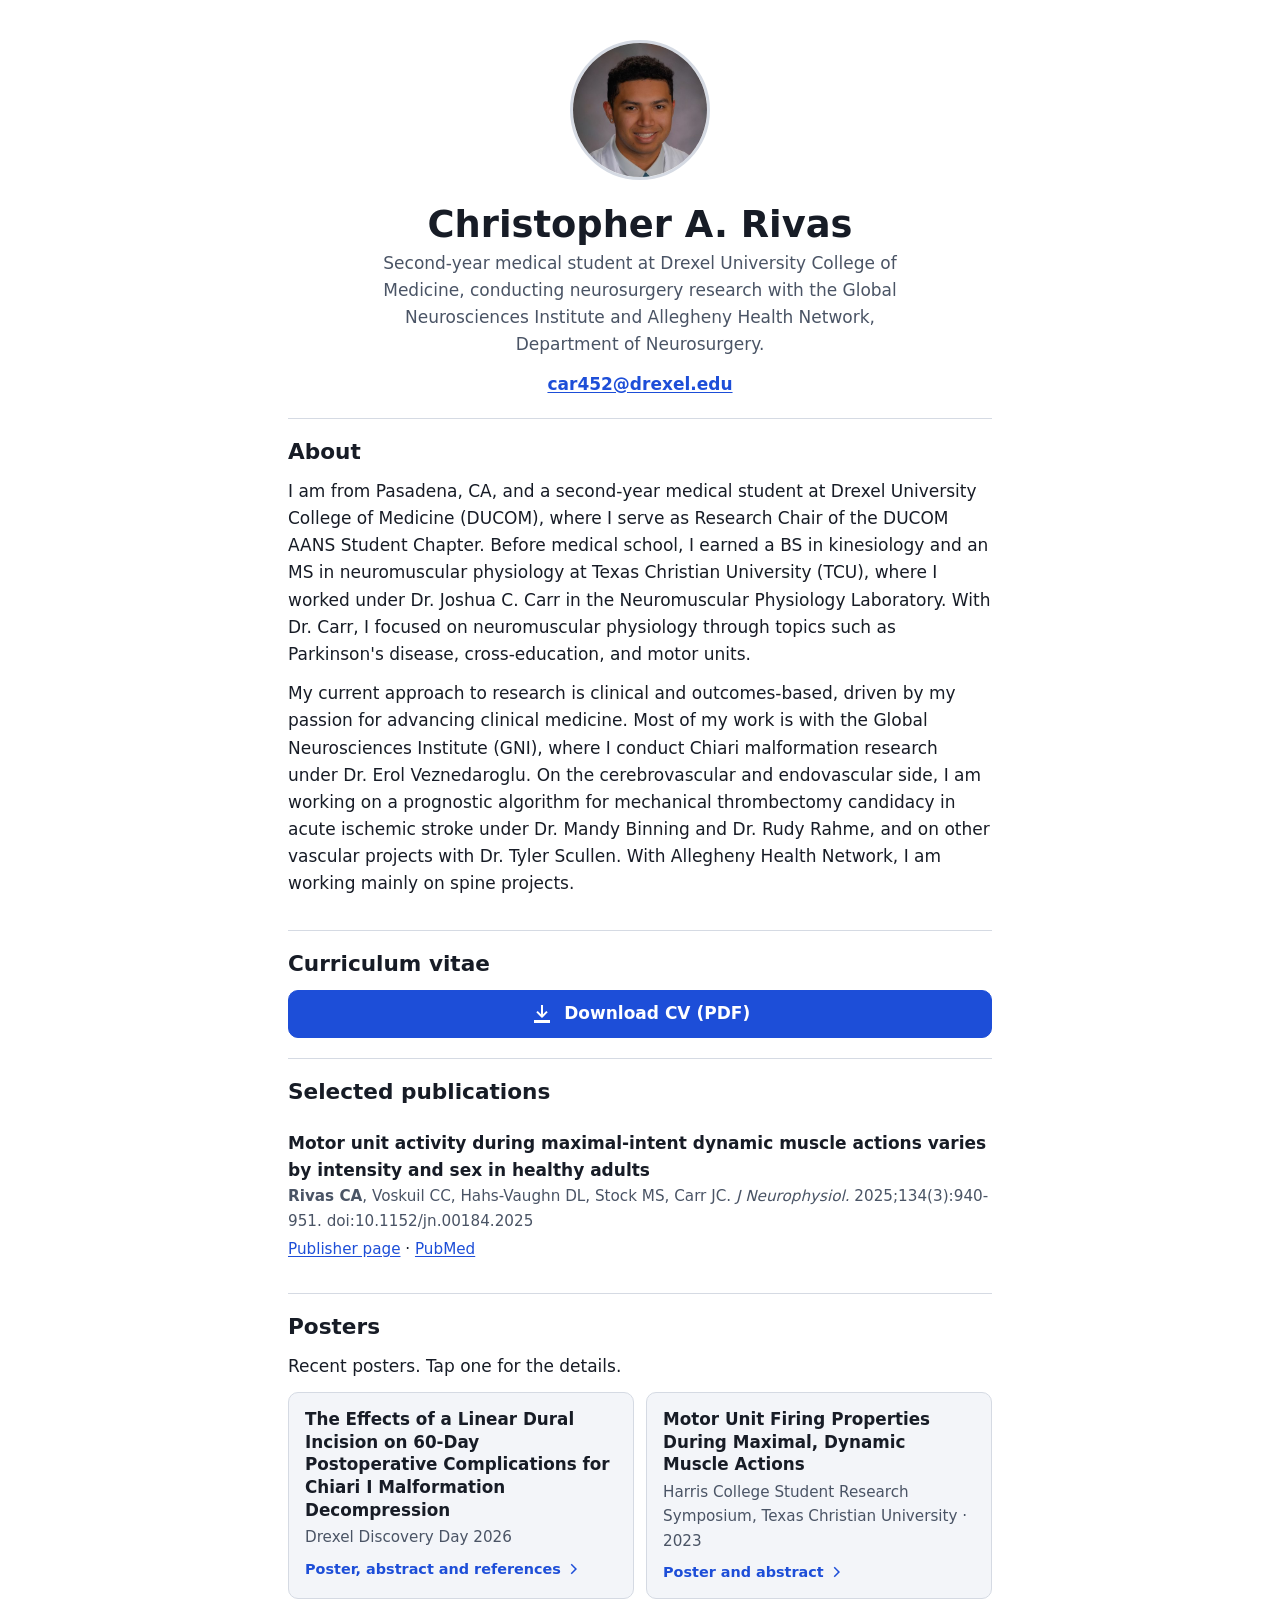
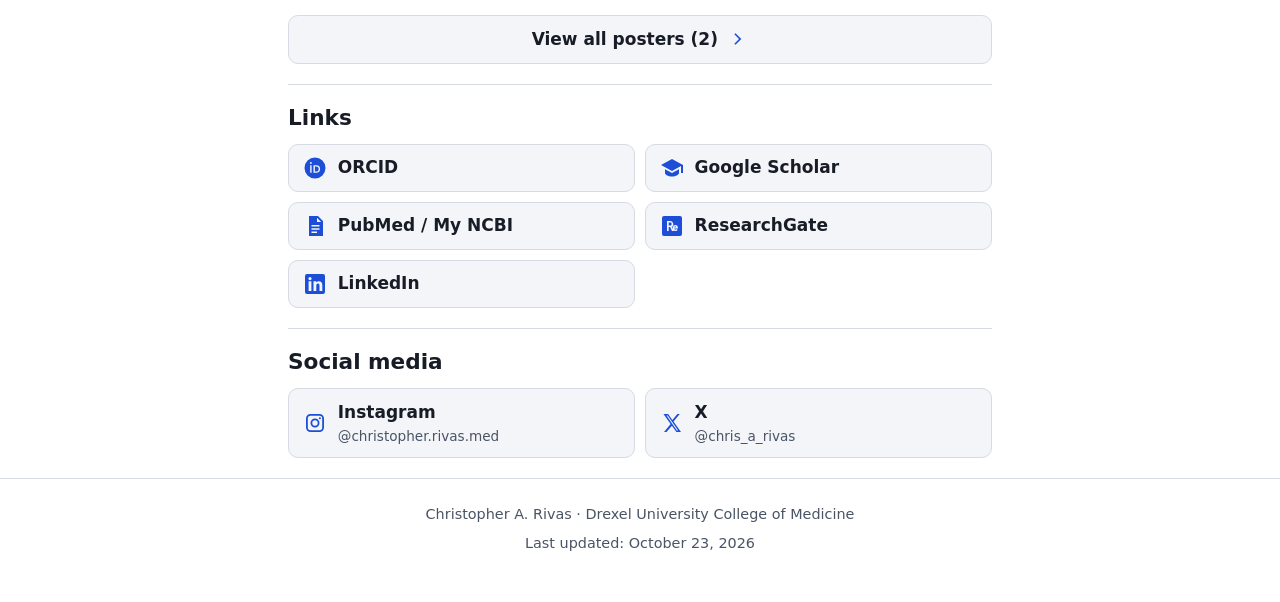
==== commit 10a104b1: "About: spine projects (plural) Co-Authored-By: Claude Sonnet 5.5 <noreply@anthropic.com>" ====
--- a/index.html
+++ b/index.html
@@ -54,7 +54,7 @@
     <section id="about" aria-labelledby="about-h">
       <h2 id="about-h">About</h2>
       <p>I am from Pasadena, CA, and a second-year medical student at Drexel University College of Medicine (DUCOM), where I serve as Research Chair of the DUCOM AANS Student Chapter. Before medical school, I earned a BS in kinesiology and an MS in neuromuscular physiology at Texas Christian University (TCU), where I worked under Dr. Joshua C. Carr in the Neuromuscular Physiology Laboratory. With Dr. Carr, I focused on neuromuscular physiology through topics such as Parkinson's disease, cross-education, and motor units.</p>
-      <p>My current approach to research is clinical and outcomes-based, driven by my passion for advancing clinical medicine. Most of my work is with the Global Neurosciences Institute (GNI), where I conduct Chiari malformation research under Dr. Erol Veznedaroglu. On the cerebrovascular and endovascular side, I am working on a prognostic algorithm for mechanical thrombectomy candidacy in acute ischemic stroke under Dr. Mandy Binning and Dr. Rudy Rahme, and on other vascular projects with Dr. Tyler Scullen. With Allegheny Health Network, I am working mainly on a spine project.</p>
+      <p>My current approach to research is clinical and outcomes-based, driven by my passion for advancing clinical medicine. Most of my work is with the Global Neurosciences Institute (GNI), where I conduct Chiari malformation research under Dr. Erol Veznedaroglu. On the cerebrovascular and endovascular side, I am working on a prognostic algorithm for mechanical thrombectomy candidacy in acute ischemic stroke under Dr. Mandy Binning and Dr. Rudy Rahme, and on other vascular projects with Dr. Tyler Scullen. With Allegheny Health Network, I am working mainly on spine projects.</p>
     </section>
 
     <section id="cv" aria-labelledby="cv-h">
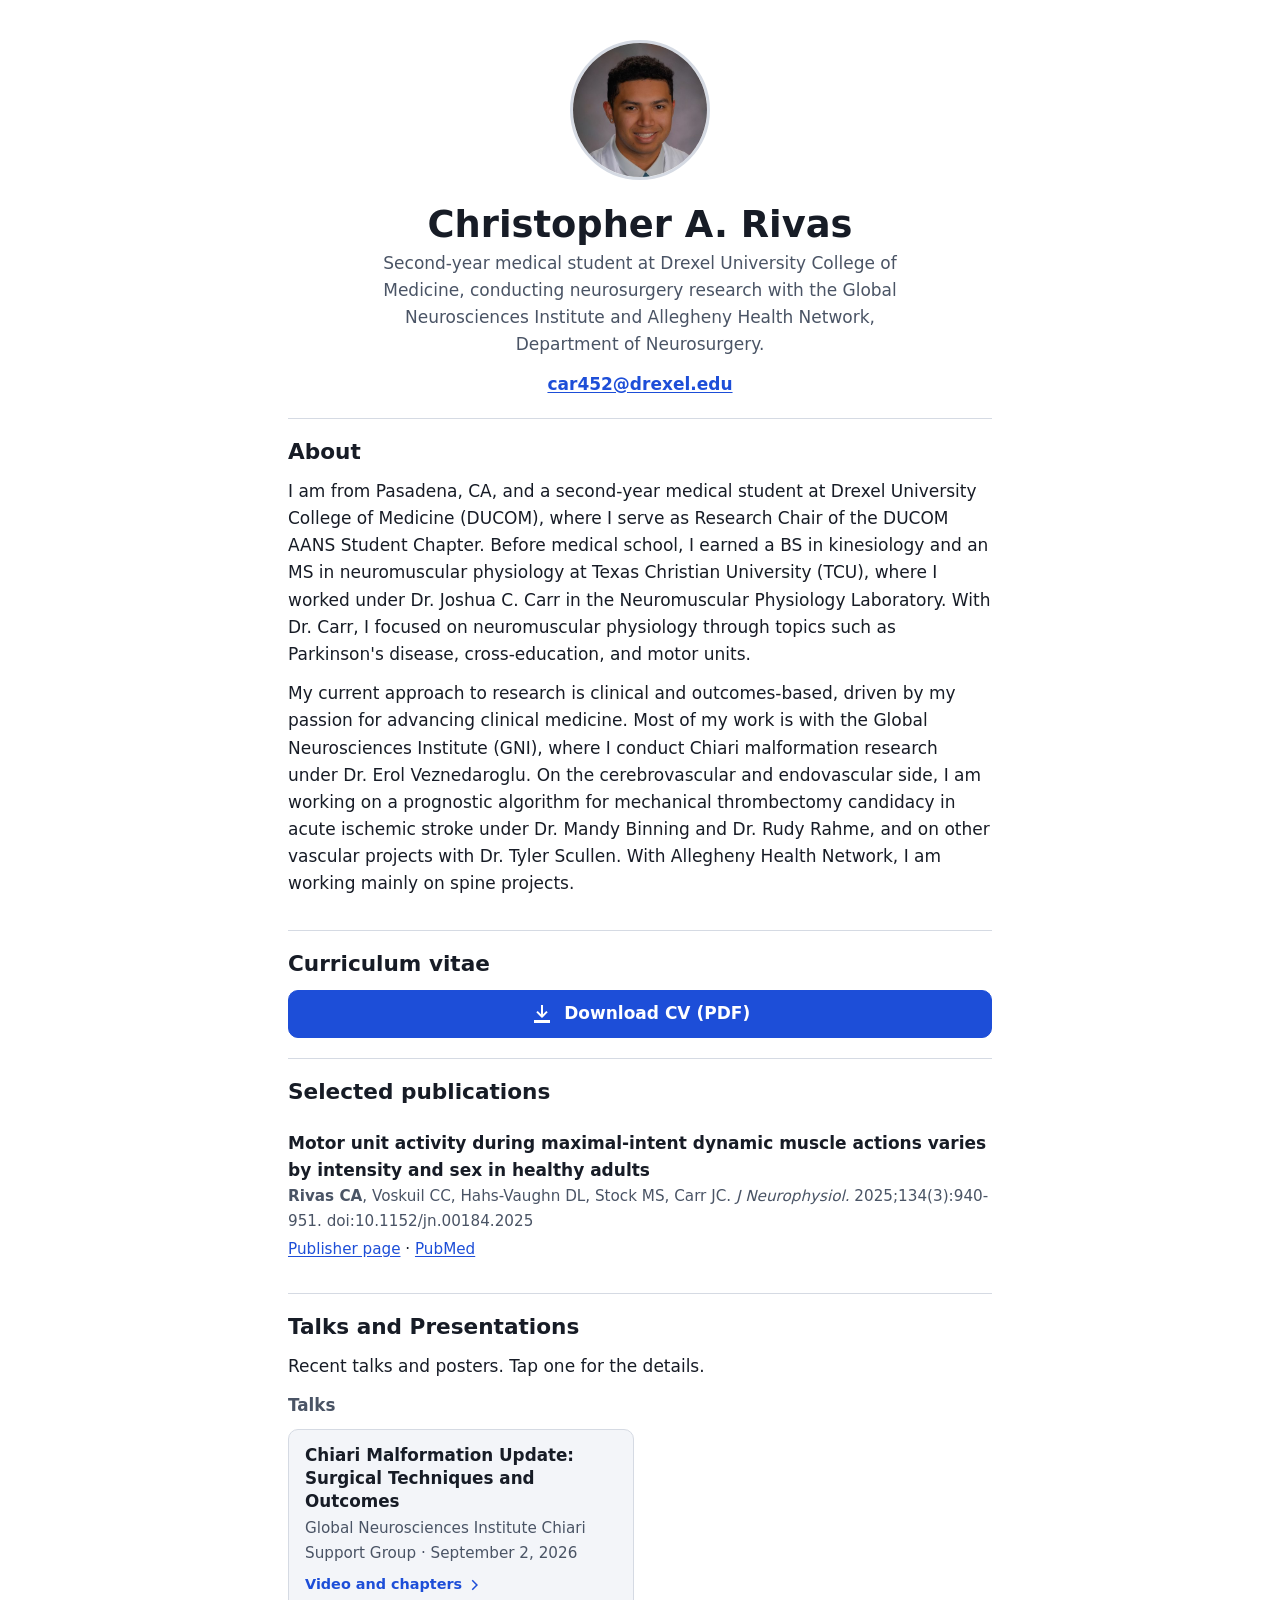
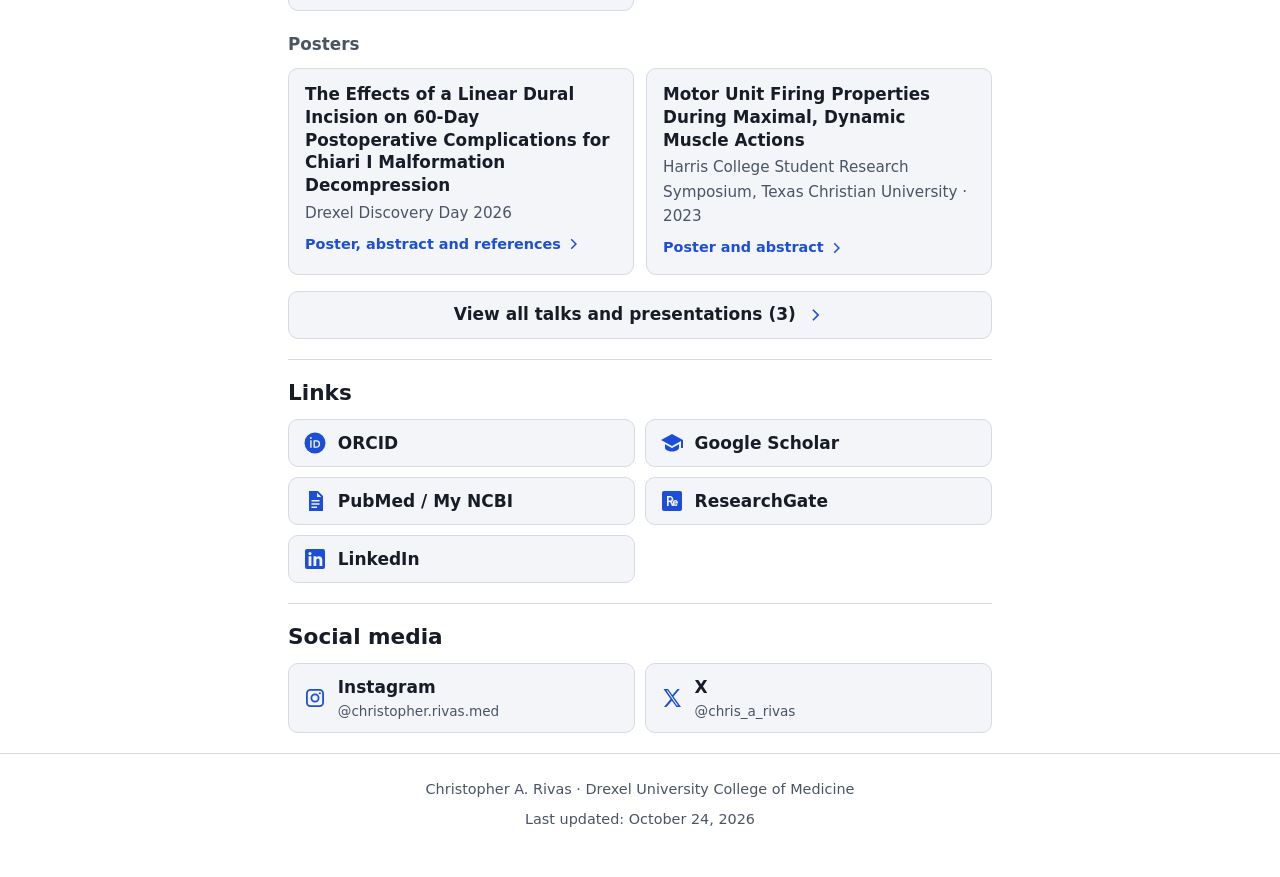
==== commit a5d2c4e7: "Add Talks and Presentations: talk pages with video and chapters, combined presentations page, 2+2 ho" ====
--- a/index.html
+++ b/index.html
@@ -85,34 +85,46 @@
       </ol>
     </section>
 
-    <section id="posters" aria-labelledby="posters-h">
-      <h2 id="posters-h">Posters</h2>
-      <p>Recent posters. Tap one for the details.</p>
+    <section id="presentations" aria-labelledby="presentations-h">
+      <h2 id="presentations-h">Talks and Presentations</h2>
+      <p>Recent talks and posters. Tap one for the details.</p>
 
       <!--
-        Everything between the markers is GENERATED (the newest few posters and the "all posters" button).
-        Do not edit it here. Add or change a poster in posters/<slug>/poster.json, then run:
-        python scripts/build_posters.py        (how many show here: "home_poster_limit" in site.json)
+        Everything between the markers is GENERATED (the newest talks and posters and the "view all" button).
+        Do not edit it here. Add or change a talk or poster in talks/<slug>/talk.json or posters/<slug>/poster.json,
+        then run: python scripts/build_site.py
+        (how many show: "home_talk_limit" and "home_poster_limit" in site.json)
       -->
-      <!-- POSTERS:START (generated by scripts/build_posters.py; do not edit between the markers) -->
+      <!-- PRESENTATIONS:START (generated by scripts/build_site.py; do not edit between the markers) -->
+      <h3 class="group-h">Talks</h3>
       <ul class="tile-list">
-      <li data-search="The Effects of a Linear Dural Incision on 60-Day Postoperative Complications for Chiari I Malformation Decompression Drexel Discovery Day 2026 2026 2026 Christopher A. Rivas¹ and Erol Veznedaroglu¹,² Chiari malformation Chiari I CM1 decompression dural incision duraplasty neurosurgery Drexel Discovery Day chiari-ddd-2026">
+      <li data-kind="talk" data-search="Chiari Malformation Update: Surgical Techniques and Outcomes Global Neurosciences Institute Chiari Support Group September 2, 2026 2026-09-02 Christopher A. Rivas Chiari malformation Chiari support group patients and families surgical techniques surgical outcomes research basics Global Neurosciences Institute GNI chiari-support-group-2026 Talk">
+        <a class="tile" href="t/chiari-support-group-2026/">
+          <h4 class="tile-title">Chiari Malformation Update: Surgical Techniques and Outcomes</h4>
+          <p class="tile-meta">Global Neurosciences Institute Chiari Support Group &middot; September 2, 2026</p>
+          <p class="tile-cta">Video and chapters <svg viewBox="0 0 24 24" aria-hidden="true" focusable="false"><path d="M9 5l7 7-7 7-1.4-1.4L13.2 12 7.6 6.4 9 5z"/></svg></p>
+        </a>
+      </li>
+      </ul>
+      <h3 class="group-h">Posters</h3>
+      <ul class="tile-list">
+      <li data-kind="poster" data-search="The Effects of a Linear Dural Incision on 60-Day Postoperative Complications for Chiari I Malformation Decompression Drexel Discovery Day 2026 2026 2026 Christopher A. Rivas¹ and Erol Veznedaroglu¹,² Chiari malformation Chiari I CM1 decompression dural incision duraplasty neurosurgery Drexel Discovery Day chiari-ddd-2026 Poster">
         <a class="tile" href="p/chiari-ddd-2026/">
-          <h3 class="tile-title">The Effects of a Linear Dural Incision on 60-Day Postoperative Complications for Chiari I Malformation Decompression</h3>
+          <h4 class="tile-title">The Effects of a Linear Dural Incision on 60-Day Postoperative Complications for Chiari I Malformation Decompression</h4>
           <p class="tile-meta">Drexel Discovery Day 2026</p>
           <p class="tile-cta">Poster, abstract and references <svg viewBox="0 0 24 24" aria-hidden="true" focusable="false"><path d="M9 5l7 7-7 7-1.4-1.4L13.2 12 7.6 6.4 9 5z"/></svg></p>
         </a>
       </li>
-      <li data-search="Motor Unit Firing Properties During Maximal, Dynamic Muscle Actions Harris College Student Research Symposium, Texas Christian University 2023 2023 Christopher A. Rivas, Caleb Voskuil, Monique Dudar, Alisa Soloveva, and Dr. Joshua C. Carr motor unit surface EMG EMG decomposition Precision Decomposition III PDIII bicep curl Henneman&#x27;s size principle neuromuscular physiology kinesiology TCU Harris College Student Research Symposium motor-unit-firing">
+      <li data-kind="poster" data-search="Motor Unit Firing Properties During Maximal, Dynamic Muscle Actions Harris College Student Research Symposium, Texas Christian University 2023 2023 Christopher A. Rivas, Caleb Voskuil, Monique Dudar, Alisa Soloveva, and Dr. Joshua C. Carr motor unit surface EMG EMG decomposition Precision Decomposition III PDIII bicep curl Henneman&#x27;s size principle neuromuscular physiology kinesiology TCU Harris College Student Research Symposium motor-unit-firing Poster">
         <a class="tile" href="p/motor-unit-firing/">
-          <h3 class="tile-title">Motor Unit Firing Properties During Maximal, Dynamic Muscle Actions</h3>
+          <h4 class="tile-title">Motor Unit Firing Properties During Maximal, Dynamic Muscle Actions</h4>
           <p class="tile-meta">Harris College Student Research Symposium, Texas Christian University &middot; 2023</p>
           <p class="tile-cta">Poster and abstract <svg viewBox="0 0 24 24" aria-hidden="true" focusable="false"><path d="M9 5l7 7-7 7-1.4-1.4L13.2 12 7.6 6.4 9 5z"/></svg></p>
         </a>
       </li>
       </ul>
-      <p class="more"><a class="btn more-btn" href="posters/">View all posters (2) <svg viewBox="0 0 24 24" aria-hidden="true" focusable="false"><path d="M9 5l7 7-7 7-1.4-1.4L13.2 12 7.6 6.4 9 5z"/></svg></a></p>
-      <!-- POSTERS:END -->
+      <p class="more"><a class="btn more-btn" href="presentations/">View all talks and presentations (3) <svg viewBox="0 0 24 24" aria-hidden="true" focusable="false"><path d="M9 5l7 7-7 7-1.4-1.4L13.2 12 7.6 6.4 9 5z"/></svg></a></p>
+      <!-- PRESENTATIONS:END -->
     </section>
 
     <section id="links" aria-labelledby="links-h">
@@ -174,7 +186,7 @@
   <footer>
     <div class="wrap">
       <p>Christopher A. Rivas &middot; Drexel University College of Medicine</p>
-      <p>Last updated: <time datetime="2026-10-23">October 23, 2026</time></p>
+      <p>Last updated: <time datetime="2026-10-24">October 24, 2026</time></p>
     </div>
   </footer>
 
--- a/css/style.css
+++ b/css/style.css
@@ -159,3 +159,32 @@
 .more { margin: 1rem 0 0; }
 .more-btn { justify-content: center; }
 .more-btn svg { width: 20px; height: 20px; }
+
+/* ---------- Talks and presentations ---------- */
+.group-h { margin: 1.25rem 0 0.6rem; font-size: 1.05rem; color: var(--muted); }
+.group-h:first-of-type { margin-top: 0.5rem; }
+.tile-kind { display: inline-block; margin: 0 0 0.35rem; padding: 0.05rem 0.55rem; border: 1px solid var(--accent); border-radius: 999px; color: var(--accent); font-size: 0.78rem; font-weight: 700; letter-spacing: 0.04em; text-transform: uppercase; }
+.filter { display: flex; flex-wrap: wrap; gap: 0.5rem; margin: 0 0 0.75rem; }
+.chip { min-height: 44px; padding: 0.4rem 0.95rem; font: inherit; font-weight: 600; color: var(--text); background: var(--bg-soft); border: 1px solid var(--line); border-radius: 999px; cursor: pointer; }
+.chip:hover { border-color: var(--accent); }
+.chip[aria-pressed="true"] { color: var(--accent-text); background: var(--accent); border-color: var(--accent); }
+
+.video { position: relative; aspect-ratio: 16 / 9; width: 100%; background: #000; border: 1px solid var(--line); border-radius: var(--radius); overflow: hidden; scroll-margin-top: 0.75rem; }
+.video iframe { position: absolute; inset: 0; width: 100%; height: 100%; border: 0; }
+.video-facade { position: absolute; inset: 0; display: block; color: #fff; text-decoration: none; }
+.video-facade img { display: block; width: 100%; height: 100%; object-fit: cover; }
+.video-play { position: absolute; left: 50%; top: 50%; width: 68px; height: 68px; margin: -34px 0 0 -34px; display: flex; align-items: center; justify-content: center; background: rgba(0, 0, 0, 0.72); border: 2px solid #fff; border-radius: 50%; }
+.video-play svg { width: 34px; height: 34px; fill: #fff; margin-left: 4px; }
+.video-facade:hover .video-play, .video-facade:focus-visible .video-play { background: var(--accent); border-color: var(--accent); }
+.video-facade:hover .video-play svg, .video-facade:focus-visible .video-play svg { fill: var(--accent-text); }
+.video-label { position: absolute; left: 0; right: 0; bottom: 0; padding: 1.25rem 0.9rem 0.6rem; background: linear-gradient(transparent, rgba(0, 0, 0, 0.75)); font-weight: 600; }
+.video-credit { margin: 0.6rem 0 0; color: var(--muted); font-size: 0.9rem; }
+
+.hint { color: var(--muted); font-size: 0.95rem; }
+.chapters { margin: 0; padding: 0; list-style: none; display: grid; gap: 0.5rem; }
+.chapters a { display: flex; align-items: baseline; gap: 0.85rem; min-height: 48px; padding: 0.6rem 0.9rem; color: var(--text); text-decoration: none; background: var(--bg-soft); border: 1px solid var(--line); border-radius: var(--radius); }
+.chapters a:hover, .chapters a:focus-visible { border-color: var(--accent); }
+.chapters a[aria-current="true"] { border-color: var(--accent); box-shadow: inset 4px 0 0 var(--accent); }
+.chapter-time { flex: none; min-width: 3.2rem; color: var(--accent); font-weight: 700; font-variant-numeric: tabular-nums; }
+.chapter-title { font-weight: 600; }
+@media (min-width: 40rem) { .chapters { grid-template-columns: 1fr 1fr; } }
